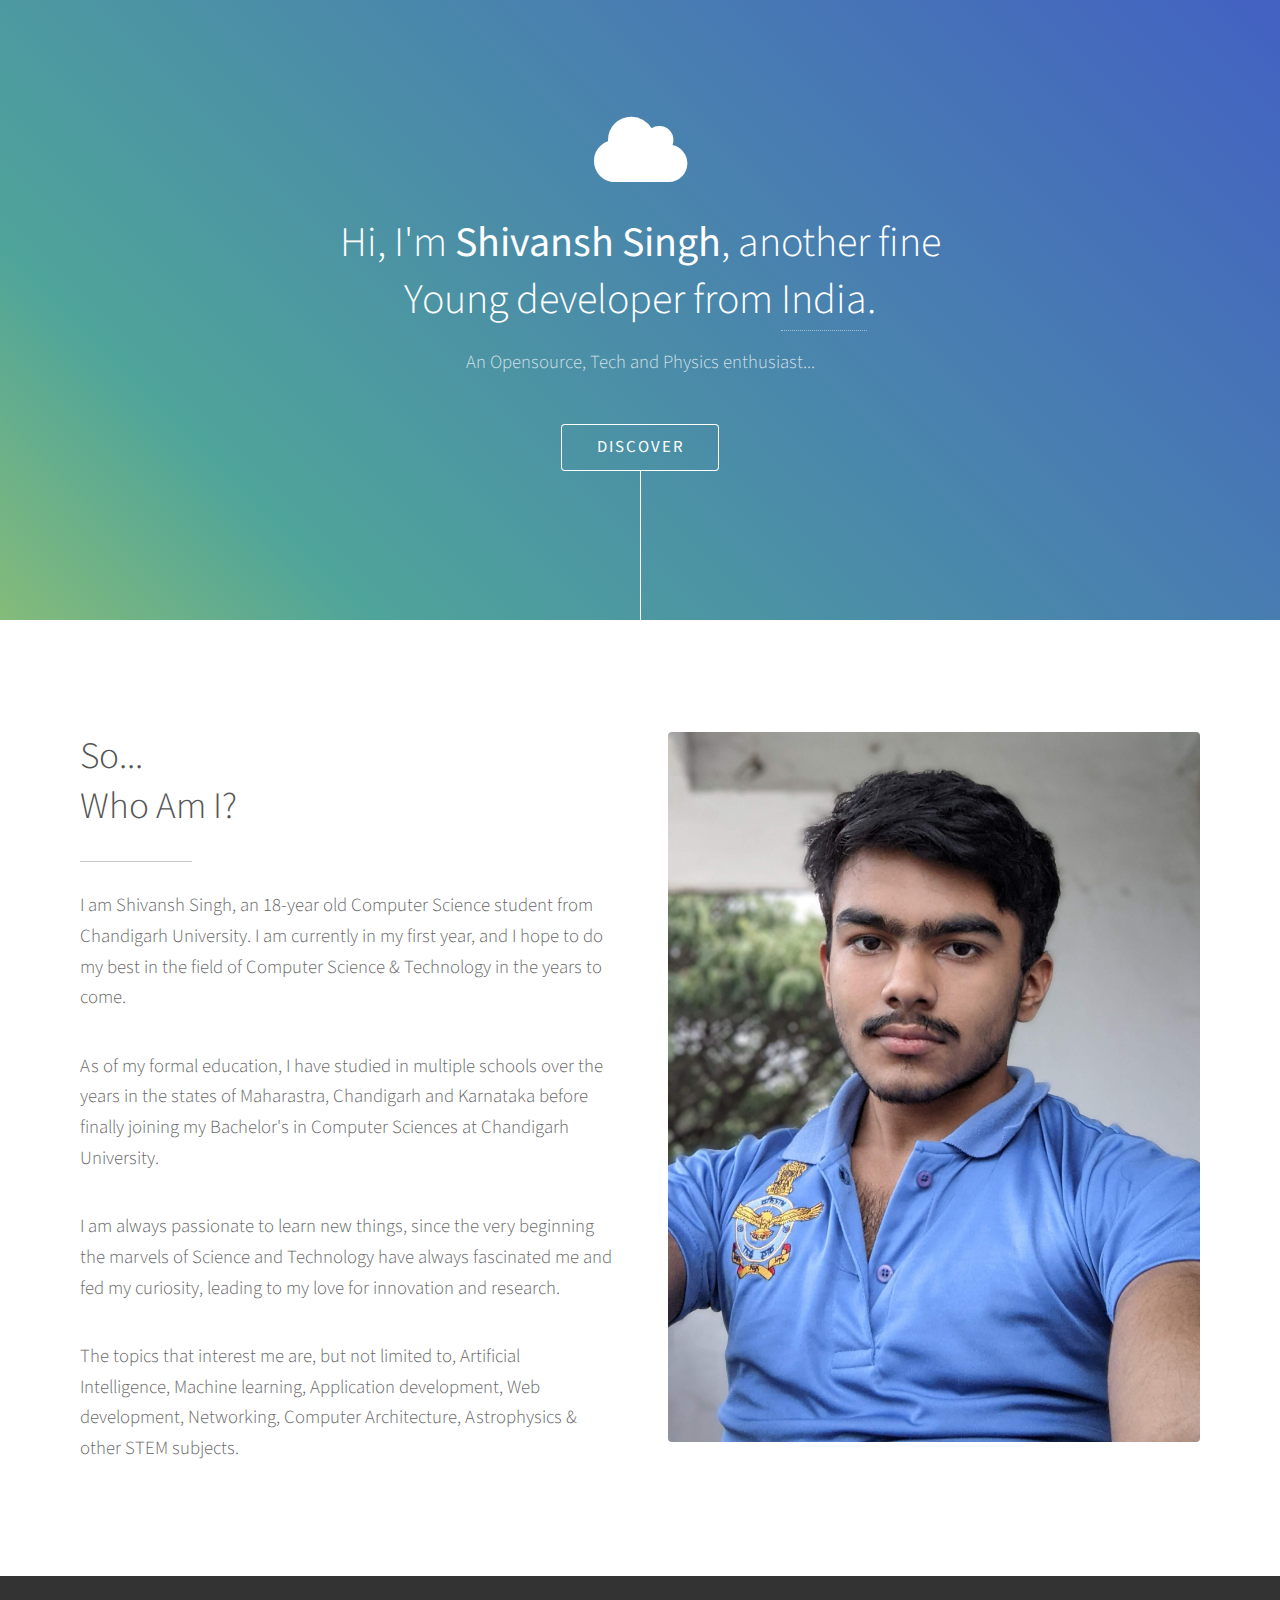
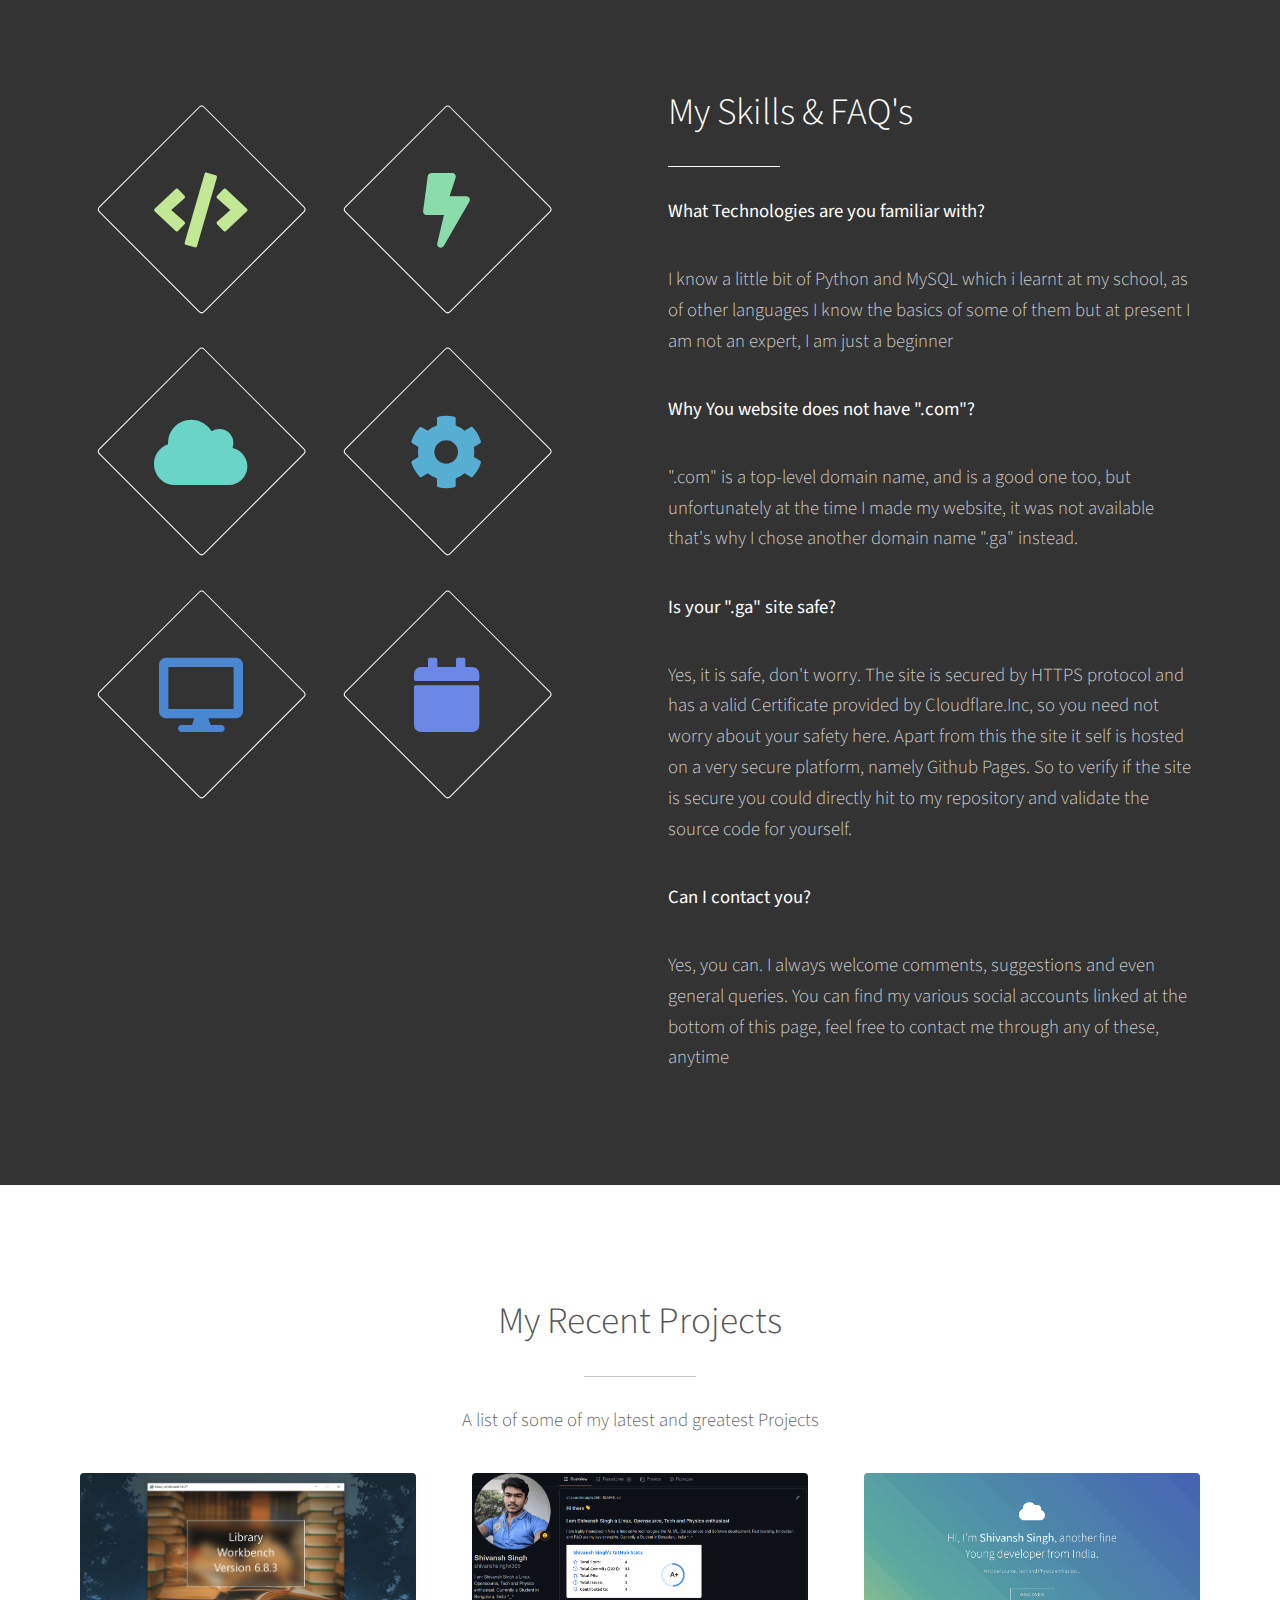
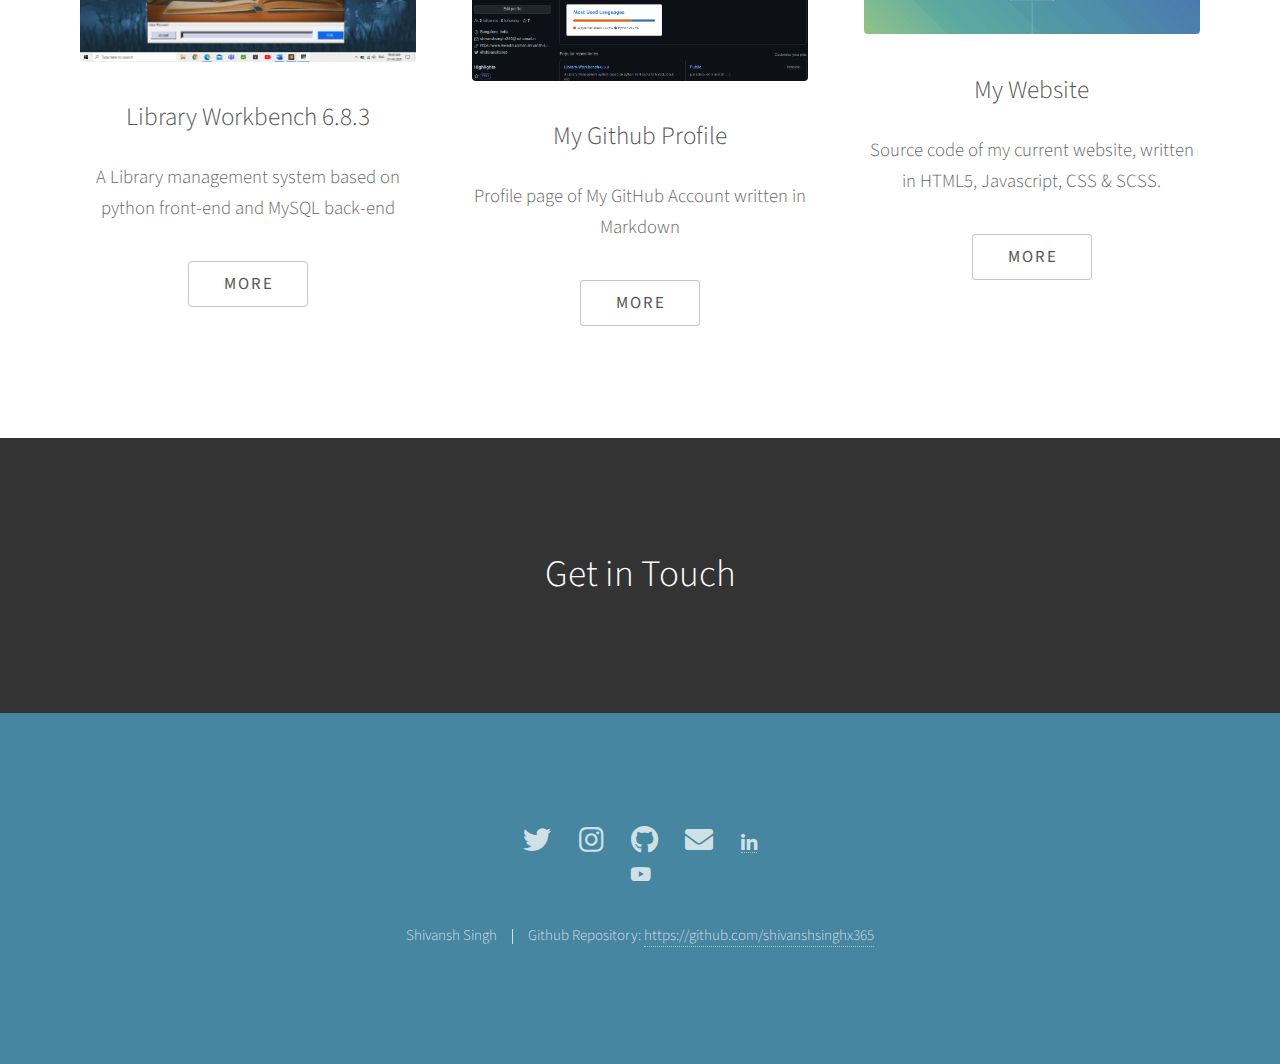
==== index.html @ 3c8df522 "Update index.html" ====
<!DOCTYPE HTML>
<!--
	Photon by HTML5 UP
	html5up.net | @ajlkn
	Free for personal and commercial use under the CCA 3.0 license (html5up.net/license)
-->
<html>
	<head>
		<script async src="https://pagead2.googlesyndication.com/pagead/js/adsbygoogle.js?client=ca-pub-2168265772616161"
     crossorigin="anonymous"></script>
		<title>Shivansh Singh | CSE Student</title>
		<meta charset="utf-8" />
		<meta name="viewport" content="width=device-width, initial-scale=1, user-scalable=no" />
		<link rel="stylesheet" href="assets/css/main.css" />
		<noscript><link rel="stylesheet" href="assets/css/noscript.css" /></noscript>
	</head>
	<body class="is-preload">

		<!-- Header -->
			<section id="header">
				<div class="inner">
					<strong><span class="icon solid major fa-cloud"></span></strong>
					<h1>Hi, I'm <strong>Shivansh Singh</strong>, another fine<br />
					Young developer from <a href="https://www.google.com/maps?hl=en&q=india&um=1&ie=UTF-8&sa=X&ved=2ahUKEwjE_o7-0oXyAhV_8HMBHbsqDVsQ_AUoAXoECAEQAw">India</a>.</h1>
					<p>An Opensource, Tech and Physics enthusiast...<br />
					</p>
					<ul class="actions special">
						<li><a href="#one" class="button scrolly">Discover</a></li>
					</ul>
				</div>
			</section>

		<!-- One -->
			<section id="one" class="main style1">
				<div class="container">
					<div class="row gtr-150">
						<div class="col-6 col-12-medium">
							<header class="major">
								<h2>So...<br />
								Who Am I?</h2>
							</header>
							<p>I am Shivansh Singh, an 18-year old Computer Science student from Chandigarh University. I am currently in my first year, and I hope to do my best in the field of Computer Science & Technology in the years to come. </p><p>
								As of my formal education, I have studied in multiple schools over the years in the states of Maharastra, Chandigarh and Karnataka before finally joining my Bachelor's in Computer Sciences at Chandigarh University.</p> <p>
								I am always passionate to learn new things, since the very beginning the marvels of Science and Technology have always fascinated me and fed my curiosity, leading to my love for innovation and research.</p>
								</p><p>The topics that interest me are, but not limited to, Artificial Intelligence, Machine learning, Application development, Web development, Networking, Computer Architecture, Astrophysics & other STEM subjects.</p>
						</div>
						<div class="col-6 col-12-medium imp-medium">
							<span class="image fit"><img src="images/qwerty1.jpg" alt="" /></span>
						</div>
					</div>
				</div>
			</section>

		<!-- Two -->
			<section id="two" class="main style2">
				<div class="container">
					<div class="row gtr-150">
						<div class="col-6 col-12-medium">
							<ul class="major-icons">
								<li><span class="icon solid style1 major fa-code"></span></li>
								<li><span class="icon solid style2 major fa-bolt"></span></li>
								<li><span class="icon solid style3 major fa-cloud"></span></li>
								<li><span class="icon solid style4 major fa-cog"></span></li>
								<li><span class="icon solid style5 major fa-desktop"></span></li>
								<li><span class="icon solid style6 major fa-calendar"></span></li>
							</ul>
						</div>
						<div class="col-6 col-12-medium">
							<header class="major">
								<h2>My Skills & FAQ's</h2>
							</header>
							<p><b>What Technologies are you familiar with?</b></p>
							<p>I know a little bit of Python and MySQL which i learnt at my school, as of other languages I know the basics of some of them but at present I am not an expert, I am just a beginner</p>
							<p><b>Why You website does not have ".com"?</b></p>
							<p>".com" is a top-level domain name, and is a good one too, but unfortunately at the time I made my website, it was not available that's why I chose another domain name ".ga" instead.</p>
							<p><b>Is your ".ga" site safe?</b></p>
							<p>Yes, it is safe, don't worry. The site is secured by HTTPS protocol and has a valid Certificate provided by Cloudflare.Inc, so you need not worry about your safety here. Apart from this the site it self is hosted on a very secure platform, namely Github Pages. So to verify if the site is secure you could directly hit to my repository and validate the source code for yourself.</p>
							<p><b>Can I contact you?</b></p>
							<p>Yes, you can. I always welcome comments, suggestions and even general queries. You can find my various social accounts linked at the bottom of this page, feel free to contact me through any of these, anytime</p>
						</div>
					</div>
				</div>
			</section>

		<!-- Three -->
			<section id="three" class="main style1 special">
				<div class="container">
					<header class="major">
						<h2>My Recent Projects</h2>
					</header>
					<p>A list of some of my latest and greatest Projects</p>
					<div class="row gtr-150">
						<div class="col-4 col-12-medium">
							<span class="image fit"><img src="images/Signin.png" alt="" /></span>
							<h3>Library Workbench 6.8.3</h3>
							<p>A Library management system based on python front-end and MySQL back-end </p>
							<ul class="actions special">
								<li><a href="https://github.com/shivanshsinghx365/Library-Workbench-6.8.3" class="button">More</a></li>
							</ul>
						</div>
						<div class="col-4 col-12-medium">
							<span class="image fit"><img src="images/asd.png" alt="" /></span>
							<h3>My Github Profile</h3>
							<p>Profile page of My GitHub Account written in Markdown</p>
							<ul class="actions special">
								<li><a href="https://github.com/shivanshsinghx365/shivanshsinghx365" class="button">More</a></li>
							</ul>
						</div>
						<div class="col-4 col-12-medium">
							<span class="image fit"><img src="images/xyz.png" alt="" /></span>
							<h3>My Website</h3>
							<p>Source code of my current website, written in HTML5, Javascript, CSS & SCSS.</p>
							<ul class="actions special">
								<li><a href="https://github.com/shivanshsinghx365/shivanshsinghx365.github.io" class="button">More</a></li>
							</ul>
						</div>
					</div>
				</div>
			</section>

		<!-- Four -->
			<section id="four" class="main style2 special">
				<div class="container">
					<header class="minor">
					<h2>Get in Touch</h2>
					</header>
					
				</div>
			</section>
		<!-- Footer -->
			<section id="footer">
				<ul class="icons">
					<li><a href="https://twitter.com/shivanshx365" class="icon brands alt fa-twitter"><span class="label">Twitter</span></a></li>
					<li><a href="https://www.instagram.com/shivanshx365" class="icon brands alt fa-instagram"><span class="label">Instagram</span></a></li>
					<li><a href="https://github.com/shivanshsinghx365" class="icon brands alt fa-github"><span class="label">GitHub</span></a></li>
					<li><a href="mailto:shivanshsinghx365@gmail.com" class="icon solid alt fa-envelope"><span class="label">Email</span></a></li>
					<li><a href="https://www.linkedin.com/in/shivanshx365/" <i class="fab fa-linkedin-in" aria-hidden="true"></i></a></li></ul>
					<li><a href="https://www.youtube.com/channel/UCvBE6M12D3pwOcl58G1p9ug" <i class="icon brands alt fa-youtube"></i></a></li></ul>
				</ul>
				<ul class="copyright">
					<li> Shivansh Singh</li><li>Github Repository: <a href="https://github.com/shivanshsinghx365"> https://github.com/shivanshsinghx365</a></li>
				</ul>
			</section>

		<!-- Scripts -->
			<script src="assets/js/jquery.min.js"></script>
			<script src="assets/js/jquery.scrolly.min.js"></script>
			<script src="assets/js/browser.min.js"></script>
			<script src="assets/js/breakpoints.min.js"></script>
			<script src="assets/js/util.js"></script>
			<script src="assets/js/main.js"></script>

	</body>
</html>
---- assets/css/main.css ----
@import url("fontawesome-all.min.css");
@import url("https://fonts.googleapis.com/css?family=Source+Sans+Pro:300,300italic,400,400italic");

/*
	Photon by HTML5 UP
	html5up.net | @ajlkn
	Free for personal and commercial use under the CCA 3.0 license (html5up.net/license)
*/

html, body, div, span, applet, object,
iframe, h1, h2, h3, h4, h5, h6, p, blockquote,
pre, a, abbr, acronym, address, big, cite,
code, del, dfn, em, img, ins, kbd, q, s, samp,
small, strike, strong, sub, sup, tt, var, b,
u, i, center, dl, dt, dd, ol, ul, li, fieldset,
form, label, legend, table, caption, tbody,
tfoot, thead, tr, th, td, article, aside,
canvas, details, embed, figure, figcaption,
footer, header, hgroup, menu, nav, output, ruby,
section, summary, time, mark, audio, video {
	margin: 0;
	padding: 0;
	border: 0;
	font-size: 100%;
	font: inherit;
	vertical-align: baseline;}

article, aside, details, figcaption, figure,
footer, header, hgroup, menu, nav, section {
	display: block;}

body {
	line-height: 1;
}

ol, ul {
	list-style: none;
}

blockquote, q {
	quotes: none;
}

	blockquote:before, blockquote:after, q:before, q:after {
		content: '';
		content: none;
	}

table {
	border-collapse: collapse;
	border-spacing: 0;
}

body {
	-webkit-text-size-adjust: none;
}

mark {
	background-color: transparent;
	color: inherit;
}

input::-moz-focus-inner {
	border: 0;
	padding: 0;
}

input, select, textarea {
	-moz-appearance: none;
	-webkit-appearance: none;
	-ms-appearance: none;
	appearance: none;
}

/* Basic */

	html {
		box-sizing: border-box;
	}

	*, *:before, *:after {
		box-sizing: inherit;
	}

	body {
		background: #fff;
	}

		body.is-preload *, body.is-preload *:before, body.is-preload *:after {
			-moz-animation: none !important;
			-webkit-animation: none !important;
			-ms-animation: none !important;
			animation: none !important;
			-moz-transition: none !important;
			-webkit-transition: none !important;
			-ms-transition: none !important;
			transition: none !important;
		}

	body, input, select, textarea {
		color: #666;
		font-family: "Source Sans Pro", Helvetica, sans-serif;
		font-size: 16pt;
		font-weight: 300;
		line-height: 1.65em;
	}

	a {
		-moz-transition: color 0.2s ease-in-out, border-color 0.2s ease-in-out;
		-webkit-transition: color 0.2s ease-in-out, border-color 0.2s ease-in-out;
		-ms-transition: color 0.2s ease-in-out, border-color 0.2s ease-in-out;
		transition: color 0.2s ease-in-out, border-color 0.2s ease-in-out;
		border-bottom: dotted 1px #666;
		color: inherit;
		text-decoration: none;
	}

		a:hover {
			border-bottom-color: transparent !important;
			color: #6bd4c8;
		}

	strong, b {
		color: #555;
		font-weight: 400;
	}

	em, i {
		font-style: italic;
	}

	p {
		margin: 0 0 2em 0;
	}

	h1, h2, h3, h4, h5, h6 {
		color: #555;
		line-height: 1em;
		margin: 0 0 1em 0;
	}

		h1 a, h2 a, h3 a, h4 a, h5 a, h6 a {
			color: inherit;
			text-decoration: none;
		}

	h1 {
		font-size: 2.25em;
		line-height: 1.35em;
	}

	h2 {
		font-size: 2em;
		line-height: 1.35em;
	}

	h3 {
		font-size: 1.35em;
		line-height: 1.5em;
	}

	h4 {
		font-size: 1.25em;
		line-height: 1.5em;
	}

	h5 {
		font-size: 0.9em;
		line-height: 1.5em;
	}

	h6 {
		font-size: 0.7em;
		line-height: 1.5em;
	}

	sub {
		font-size: 0.8em;
		position: relative;
		top: 0.5em;
	}

	sup {
		font-size: 0.8em;
		position: relative;
		top: -0.5em;
	}

	hr {
		border: 0;
		border-bottom: solid 1px rgba(144, 144, 144, 0.5);
		margin: 2em 0;
	}

		hr.major {
			margin: 3em 0;
		}

	blockquote {
		border-left: solid 4px rgba(144, 144, 144, 0.5);
		font-style: italic;
		margin: 0 0 2em 0;
		padding: 0.5em 0 0.5em 2em;
	}

	code {
		background: rgba(144, 144, 144, 0.075);
		border-radius: 4px;
		border: solid 1px rgba(144, 144, 144, 0.5);
		font-family: "Courier New", monospace;
		font-size: 0.9em;
		margin: 0 0.25em;
		padding: 0.25em 0.65em;
	}

	pre {
		-webkit-overflow-scrolling: touch;
		font-family: "Courier New", monospace;
		font-size: 0.9em;
		margin: 0 0 2em 0;
	}

		pre code {
			display: block;
			line-height: 1.75em;
			padding: 1em 1.5em;
			overflow-x: auto;
		}

	.align-left {
		text-align: left;
	}

	.align-center {
		text-align: center;
	}

	.align-right {
		text-align: right;
	}

/* Container */

	.container {
		margin: 0 auto;
		max-width: calc(100% - 4em);
		width: 60em;
	}

		.container.xsmall {
			width: 15em;
		}

		.container.small {
			width: 30em;
		}

		.container.medium {
			width: 45em;
		}

		.container.large {
			width: 75em;
		}

		.container.xlarge {
			width: 90em;
		}

		.container.max {
			width: 100%;
		}

		@media screen and (max-width: 980px) {

			.container {
				max-width: 100% !important;
				width: 100% !important;
			}

		}

		@media screen and (max-width: 480px) {

			.container {
				max-width: calc(100% - 3em);
			}

		}

/* Row */

	.row {
		display: flex;
		flex-wrap: wrap;
		box-sizing: border-box;
		align-items: stretch;
	}

		.row > * {
			box-sizing: border-box;
		}

		.row.gtr-uniform > * > :last-child {
			margin-bottom: 0;
		}

		.row.aln-left {
			justify-content: flex-start;
		}

		.row.aln-center {
			justify-content: center;
		}

		.row.aln-right {
			justify-content: flex-end;
		}

		.row.aln-top {
			align-items: flex-start;
		}

		.row.aln-middle {
			align-items: center;
		}

		.row.aln-bottom {
			align-items: flex-end;
		}

		.row > .imp {
			order: -1;
		}

		.row > .col-1 {
			width: 8.33333%;
		}

		.row > .off-1 {
			margin-left: 8.33333%;
		}

		.row > .col-2 {
			width: 16.66667%;
		}

		.row > .off-2 {
			margin-left: 16.66667%;
		}

		.row > .col-3 {
			width: 25%;
		}

		.row > .off-3 {
			margin-left: 25%;
		}

		.row > .col-4 {
			width: 33.33333%;
		}

		.row > .off-4 {
			margin-left: 33.33333%;
		}

		.row > .col-5 {
			width: 41.66667%;
		}

		.row > .off-5 {
			margin-left: 41.66667%;
		}

		.row > .col-6 {
			width: 50%;
		}

		.row > .off-6 {
			margin-left: 50%;
		}

		.row > .col-7 {
			width: 58.33333%;
		}

		.row > .off-7 {
			margin-left: 58.33333%;
		}

		.row > .col-8 {
			width: 66.66667%;
		}

		.row > .off-8 {
			margin-left: 66.66667%;
		}

		.row > .col-9 {
			width: 75%;
		}

		.row > .off-9 {
			margin-left: 75%;
		}

		.row > .col-10 {
			width: 83.33333%;
		}

		.row > .off-10 {
			margin-left: 83.33333%;
		}

		.row > .col-11 {
			width: 91.66667%;
		}

		.row > .off-11 {
			margin-left: 91.66667%;
		}

		.row > .col-12 {
			width: 100%;
		}

		.row > .off-12 {
			margin-left: 100%;
		}

		.row.gtr-0 {
			margin-top: 0;
			margin-left: 0em;
		}

			.row.gtr-0 > * {
				padding: 0 0 0 0em;
			}

			.row.gtr-0.gtr-uniform {
				margin-top: 0em;
			}

				.row.gtr-0.gtr-uniform > * {
					padding-top: 0em;
				}

		.row.gtr-25 {
			margin-top: 0;
			margin-left: -0.5em;
		}

			.row.gtr-25 > * {
				padding: 0 0 0 0.5em;
			}

			.row.gtr-25.gtr-uniform {
				margin-top: -0.5em;
			}

				.row.gtr-25.gtr-uniform > * {
					padding-top: 0.5em;
				}

		.row.gtr-50 {
			margin-top: 0;
			margin-left: -1em;
		}

			.row.gtr-50 > * {
				padding: 0 0 0 1em;
			}

			.row.gtr-50.gtr-uniform {
				margin-top: -1em;
			}

				.row.gtr-50.gtr-uniform > * {
					padding-top: 1em;
				}

		.row {
			margin-top: 0;
			margin-left: -2em;
		}

			.row > * {
				padding: 0 0 0 2em;
			}

			.row.gtr-uniform {
				margin-top: -2em;
			}

				.row.gtr-uniform > * {
					padding-top: 2em;
				}

		.row.gtr-150 {
			margin-top: 0;
			margin-left: -3em;
		}

			.row.gtr-150 > * {
				padding: 0 0 0 3em;
			}

			.row.gtr-150.gtr-uniform {
				margin-top: -3em;
			}

				.row.gtr-150.gtr-uniform > * {
					padding-top: 3em;
				}

		.row.gtr-200 {
			margin-top: 0;
			margin-left: -4em;
		}

			.row.gtr-200 > * {
				padding: 0 0 0 4em;
			}

			.row.gtr-200.gtr-uniform {
				margin-top: -4em;
			}

				.row.gtr-200.gtr-uniform > * {
					padding-top: 4em;
				}

		@media screen and (max-width: 1680px) {

			.row {
				display: flex;
				flex-wrap: wrap;
				box-sizing: border-box;
				align-items: stretch;
			}

				.row > * {
					box-sizing: border-box;
				}

				.row.gtr-uniform > * > :last-child {
					margin-bottom: 0;
				}

				.row.aln-left {
					justify-content: flex-start;
				}

				.row.aln-center {
					justify-content: center;
				}

				.row.aln-right {
					justify-content: flex-end;
				}

				.row.aln-top {
					align-items: flex-start;
				}

				.row.aln-middle {
					align-items: center;
				}

				.row.aln-bottom {
					align-items: flex-end;
				}

				.row > .imp-xlarge {
					order: -1;
				}

				.row > .col-1-xlarge {
					width: 8.33333%;
				}

				.row > .off-1-xlarge {
					margin-left: 8.33333%;
				}

				.row > .col-2-xlarge {
					width: 16.66667%;
				}

				.row > .off-2-xlarge {
					margin-left: 16.66667%;
				}

				.row > .col-3-xlarge {
					width: 25%;
				}

				.row > .off-3-xlarge {
					margin-left: 25%;
				}

				.row > .col-4-xlarge {
					width: 33.33333%;
				}

				.row > .off-4-xlarge {
					margin-left: 33.33333%;
				}

				.row > .col-5-xlarge {
					width: 41.66667%;
				}

				.row > .off-5-xlarge {
					margin-left: 41.66667%;
				}

				.row > .col-6-xlarge {
					width: 50%;
				}

				.row > .off-6-xlarge {
					margin-left: 50%;
				}

				.row > .col-7-xlarge {
					width: 58.33333%;
				}

				.row > .off-7-xlarge {
					margin-left: 58.33333%;
				}

				.row > .col-8-xlarge {
					width: 66.66667%;
				}

				.row > .off-8-xlarge {
					margin-left: 66.66667%;
				}

				.row > .col-9-xlarge {
					width: 75%;
				}

				.row > .off-9-xlarge {
					margin-left: 75%;
				}

				.row > .col-10-xlarge {
					width: 83.33333%;
				}

				.row > .off-10-xlarge {
					margin-left: 83.33333%;
				}

				.row > .col-11-xlarge {
					width: 91.66667%;
				}

				.row > .off-11-xlarge {
					margin-left: 91.66667%;
				}

				.row > .col-12-xlarge {
					width: 100%;
				}

				.row > .off-12-xlarge {
					margin-left: 100%;
				}

				.row.gtr-0 {
					margin-top: 0;
					margin-left: 0em;
				}

					.row.gtr-0 > * {
						padding: 0 0 0 0em;
					}

					.row.gtr-0.gtr-uniform {
						margin-top: 0em;
					}

						.row.gtr-0.gtr-uniform > * {
							padding-top: 0em;
						}

				.row.gtr-25 {
					margin-top: 0;
					margin-left: -0.5em;
				}

					.row.gtr-25 > * {
						padding: 0 0 0 0.5em;
					}

					.row.gtr-25.gtr-uniform {
						margin-top: -0.5em;
					}

						.row.gtr-25.gtr-uniform > * {
							padding-top: 0.5em;
						}

				.row.gtr-50 {
					margin-top: 0;
					margin-left: -1em;
				}

					.row.gtr-50 > * {
						padding: 0 0 0 1em;
					}

					.row.gtr-50.gtr-uniform {
						margin-top: -1em;
					}

						.row.gtr-50.gtr-uniform > * {
							padding-top: 1em;
						}

				.row {
					margin-top: 0;
					margin-left: -2em;
				}

					.row > * {
						padding: 0 0 0 2em;
					}

					.row.gtr-uniform {
						margin-top: -2em;
					}

						.row.gtr-uniform > * {
							padding-top: 2em;
						}

				.row.gtr-150 {
					margin-top: 0;
					margin-left: -3em;
				}

					.row.gtr-150 > * {
						padding: 0 0 0 3em;
					}

					.row.gtr-150.gtr-uniform {
						margin-top: -3em;
					}

						.row.gtr-150.gtr-uniform > * {
							padding-top: 3em;
						}

				.row.gtr-200 {
					margin-top: 0;
					margin-left: -4em;
				}

					.row.gtr-200 > * {
						padding: 0 0 0 4em;
					}

					.row.gtr-200.gtr-uniform {
						margin-top: -4em;
					}

						.row.gtr-200.gtr-uniform > * {
							padding-top: 4em;
						}

		}

		@media screen and (max-width: 1140px) {

			.row {
				display: flex;
				flex-wrap: wrap;
				box-sizing: border-box;
				align-items: stretch;
			}

				.row > * {
					box-sizing: border-box;
				}

				.row.gtr-uniform > * > :last-child {
					margin-bottom: 0;
				}

				.row.aln-left {
					justify-content: flex-start;
				}

				.row.aln-center {
					justify-content: center;
				}

				.row.aln-right {
					justify-content: flex-end;
				}

				.row.aln-top {
					align-items: flex-start;
				}

				.row.aln-middle {
					align-items: center;
				}

				.row.aln-bottom {
					align-items: flex-end;
				}

				.row > .imp-large {
					order: -1;
				}

				.row > .col-1-large {
					width: 8.33333%;
				}

				.row > .off-1-large {
					margin-left: 8.33333%;
				}

				.row > .col-2-large {
					width: 16.66667%;
				}

				.row > .off-2-large {
					margin-left: 16.66667%;
				}

				.row > .col-3-large {
					width: 25%;
				}

				.row > .off-3-large {
					margin-left: 25%;
				}

				.row > .col-4-large {
					width: 33.33333%;
				}

				.row > .off-4-large {
					margin-left: 33.33333%;
				}

				.row > .col-5-large {
					width: 41.66667%;
				}

				.row > .off-5-large {
					margin-left: 41.66667%;
				}

				.row > .col-6-large {
					width: 50%;
				}

				.row > .off-6-large {
					margin-left: 50%;
				}

				.row > .col-7-large {
					width: 58.33333%;
				}

				.row > .off-7-large {
					margin-left: 58.33333%;
				}

				.row > .col-8-large {
					width: 66.66667%;
				}

				.row > .off-8-large {
					margin-left: 66.66667%;
				}

				.row > .col-9-large {
					width: 75%;
				}

				.row > .off-9-large {
					margin-left: 75%;
				}

				.row > .col-10-large {
					width: 83.33333%;
				}

				.row > .off-10-large {
					margin-left: 83.33333%;
				}

				.row > .col-11-large {
					width: 91.66667%;
				}

				.row > .off-11-large {
					margin-left: 91.66667%;
				}

				.row > .col-12-large {
					width: 100%;
				}

				.row > .off-12-large {
					margin-left: 100%;
				}

				.row.gtr-0 {
					margin-top: 0;
					margin-left: 0em;
				}

					.row.gtr-0 > * {
						padding: 0 0 0 0em;
					}

					.row.gtr-0.gtr-uniform {
						margin-top: 0em;
					}

						.row.gtr-0.gtr-uniform > * {
							padding-top: 0em;
						}

				.row.gtr-25 {
					margin-top: 0;
					margin-left: -0.5em;
				}

					.row.gtr-25 > * {
						padding: 0 0 0 0.5em;
					}

					.row.gtr-25.gtr-uniform {
						margin-top: -0.5em;
					}

						.row.gtr-25.gtr-uniform > * {
							padding-top: 0.5em;
						}

				.row.gtr-50 {
					margin-top: 0;
					margin-left: -1em;
				}

					.row.gtr-50 > * {
						padding: 0 0 0 1em;
					}

					.row.gtr-50.gtr-uniform {
						margin-top: -1em;
					}

						.row.gtr-50.gtr-uniform > * {
							padding-top: 1em;
						}

				.row {
					margin-top: 0;
					margin-left: -2em;
				}

					.row > * {
						padding: 0 0 0 2em;
					}

					.row.gtr-uniform {
						margin-top: -2em;
					}

						.row.gtr-uniform > * {
							padding-top: 2em;
						}

				.row.gtr-150 {
					margin-top: 0;
					margin-left: -3em;
				}

					.row.gtr-150 > * {
						padding: 0 0 0 3em;
					}

					.row.gtr-150.gtr-uniform {
						margin-top: -3em;
					}

						.row.gtr-150.gtr-uniform > * {
							padding-top: 3em;
						}

				.row.gtr-200 {
					margin-top: 0;
					margin-left: -4em;
				}

					.row.gtr-200 > * {
						padding: 0 0 0 4em;
					}

					.row.gtr-200.gtr-uniform {
						margin-top: -4em;
					}

						.row.gtr-200.gtr-uniform > * {
							padding-top: 4em;
						}

		}

		@media screen and (max-width: 980px) {

			.row {
				display: flex;
				flex-wrap: wrap;
				box-sizing: border-box;
				align-items: stretch;
			}

				.row > * {
					box-sizing: border-box;
				}

				.row.gtr-uniform > * > :last-child {
					margin-bottom: 0;
				}

				.row.aln-left {
					justify-content: flex-start;
				}

				.row.aln-center {
					justify-content: center;
				}

				.row.aln-right {
					justify-content: flex-end;
				}

				.row.aln-top {
					align-items: flex-start;
				}

				.row.aln-middle {
					align-items: center;
				}

				.row.aln-bottom {
					align-items: flex-end;
				}

				.row > .imp-medium {
					order: -1;
				}

				.row > .col-1-medium {
					width: 8.33333%;
				}

				.row > .off-1-medium {
					margin-left: 8.33333%;
				}

				.row > .col-2-medium {
					width: 16.66667%;
				}

				.row > .off-2-medium {
					margin-left: 16.66667%;
				}

				.row > .col-3-medium {
					width: 25%;
				}

				.row > .off-3-medium {
					margin-left: 25%;
				}

				.row > .col-4-medium {
					width: 33.33333%;
				}

				.row > .off-4-medium {
					margin-left: 33.33333%;
				}

				.row > .col-5-medium {
					width: 41.66667%;
				}

				.row > .off-5-medium {
					margin-left: 41.66667%;
				}

				.row > .col-6-medium {
					width: 50%;
				}

				.row > .off-6-medium {
					margin-left: 50%;
				}

				.row > .col-7-medium {
					width: 58.33333%;
				}

				.row > .off-7-medium {
					margin-left: 58.33333%;
				}

				.row > .col-8-medium {
					width: 66.66667%;
				}

				.row > .off-8-medium {
					margin-left: 66.66667%;
				}

				.row > .col-9-medium {
					width: 75%;
				}

				.row > .off-9-medium {
					margin-left: 75%;
				}

				.row > .col-10-medium {
					width: 83.33333%;
				}

				.row > .off-10-medium {
					margin-left: 83.33333%;
				}

				.row > .col-11-medium {
					width: 91.66667%;
				}

				.row > .off-11-medium {
					margin-left: 91.66667%;
				}

				.row > .col-12-medium {
					width: 100%;
				}

				.row > .off-12-medium {
					margin-left: 100%;
				}

				.row.gtr-0 {
					margin-top: 0;
					margin-left: 0em;
				}

					.row.gtr-0 > * {
						padding: 0 0 0 0em;
					}

					.row.gtr-0.gtr-uniform {
						margin-top: 0em;
					}

						.row.gtr-0.gtr-uniform > * {
							padding-top: 0em;
						}

				.row.gtr-25 {
					margin-top: 0;
					margin-left: -0.5em;
				}

					.row.gtr-25 > * {
						padding: 0 0 0 0.5em;
					}

					.row.gtr-25.gtr-uniform {
						margin-top: -0.5em;
					}

						.row.gtr-25.gtr-uniform > * {
							padding-top: 0.5em;
						}

				.row.gtr-50 {
					margin-top: 0;
					margin-left: -1em;
				}

					.row.gtr-50 > * {
						padding: 0 0 0 1em;
					}

					.row.gtr-50.gtr-uniform {
						margin-top: -1em;
					}

						.row.gtr-50.gtr-uniform > * {
							padding-top: 1em;
						}

				.row {
					margin-top: 0;
					margin-left: -2em;
				}

					.row > * {
						padding: 0 0 0 2em;
					}

					.row.gtr-uniform {
						margin-top: -2em;
					}

						.row.gtr-uniform > * {
							padding-top: 2em;
						}

				.row.gtr-150 {
					margin-top: 0;
					margin-left: -3em;
				}

					.row.gtr-150 > * {
						padding: 0 0 0 3em;
					}

					.row.gtr-150.gtr-uniform {
						margin-top: -3em;
					}

						.row.gtr-150.gtr-uniform > * {
							padding-top: 3em;
						}

				.row.gtr-200 {
					margin-top: 0;
					margin-left: -4em;
				}

					.row.gtr-200 > * {
						padding: 0 0 0 4em;
					}

					.row.gtr-200.gtr-uniform {
						margin-top: -4em;
					}

						.row.gtr-200.gtr-uniform > * {
							padding-top: 4em;
						}

		}

		@media screen and (max-width: 736px) {

			.row {
				display: flex;
				flex-wrap: wrap;
				box-sizing: border-box;
				align-items: stretch;
			}

				.row > * {
					box-sizing: border-box;
				}

				.row.gtr-uniform > * > :last-child {
					margin-bottom: 0;
				}

				.row.aln-left {
					justify-content: flex-start;
				}

				.row.aln-center {
					justify-content: center;
				}

				.row.aln-right {
					justify-content: flex-end;
				}

				.row.aln-top {
					align-items: flex-start;
				}

				.row.aln-middle {
					align-items: center;
				}

				.row.aln-bottom {
					align-items: flex-end;
				}

				.row > .imp-small {
					order: -1;
				}

				.row > .col-1-small {
					width: 8.33333%;
				}

				.row > .off-1-small {
					margin-left: 8.33333%;
				}

				.row > .col-2-small {
					width: 16.66667%;
				}

				.row > .off-2-small {
					margin-left: 16.66667%;
				}

				.row > .col-3-small {
					width: 25%;
				}

				.row > .off-3-small {
					margin-left: 25%;
				}

				.row > .col-4-small {
					width: 33.33333%;
				}

				.row > .off-4-small {
					margin-left: 33.33333%;
				}

				.row > .col-5-small {
					width: 41.66667%;
				}

				.row > .off-5-small {
					margin-left: 41.66667%;
				}

				.row > .col-6-small {
					width: 50%;
				}

				.row > .off-6-small {
					margin-left: 50%;
				}

				.row > .col-7-small {
					width: 58.33333%;
				}

				.row > .off-7-small {
					margin-left: 58.33333%;
				}

				.row > .col-8-small {
					width: 66.66667%;
				}

				.row > .off-8-small {
					margin-left: 66.66667%;
				}

				.row > .col-9-small {
					width: 75%;
				}

				.row > .off-9-small {
					margin-left: 75%;
				}

				.row > .col-10-small {
					width: 83.33333%;
				}

				.row > .off-10-small {
					margin-left: 83.33333%;
				}

				.row > .col-11-small {
					width: 91.66667%;
				}

				.row > .off-11-small {
					margin-left: 91.66667%;
				}

				.row > .col-12-small {
					width: 100%;
				}

				.row > .off-12-small {
					margin-left: 100%;
				}

				.row.gtr-0 {
					margin-top: 0;
					margin-left: 0em;
				}

					.row.gtr-0 > * {
						padding: 0 0 0 0em;
					}

					.row.gtr-0.gtr-uniform {
						margin-top: 0em;
					}

						.row.gtr-0.gtr-uniform > * {
							padding-top: 0em;
						}

				.row.gtr-25 {
					margin-top: 0;
					margin-left: -0.5em;
				}

					.row.gtr-25 > * {
						padding: 0 0 0 0.5em;
					}

					.row.gtr-25.gtr-uniform {
						margin-top: -0.5em;
					}

						.row.gtr-25.gtr-uniform > * {
							padding-top: 0.5em;
						}

				.row.gtr-50 {
					margin-top: 0;
					margin-left: -1em;
				}

					.row.gtr-50 > * {
						padding: 0 0 0 1em;
					}

					.row.gtr-50.gtr-uniform {
						margin-top: -1em;
					}

						.row.gtr-50.gtr-uniform > * {
							padding-top: 1em;
						}

				.row {
					margin-top: 0;
					margin-left: -2em;
				}

					.row > * {
						padding: 0 0 0 2em;
					}

					.row.gtr-uniform {
						margin-top: -2em;
					}

						.row.gtr-uniform > * {
							padding-top: 2em;
						}

				.row.gtr-150 {
					margin-top: 0;
					margin-left: -3em;
				}

					.row.gtr-150 > * {
						padding: 0 0 0 3em;
					}

					.row.gtr-150.gtr-uniform {
						margin-top: -3em;
					}

						.row.gtr-150.gtr-uniform > * {
							padding-top: 3em;
						}

				.row.gtr-200 {
					margin-top: 0;
					margin-left: -4em;
				}

					.row.gtr-200 > * {
						padding: 0 0 0 4em;
					}

					.row.gtr-200.gtr-uniform {
						margin-top: -4em;
					}

						.row.gtr-200.gtr-uniform > * {
							padding-top: 4em;
						}

		}

		@media screen and (max-width: 480px) {

			.row {
				display: flex;
				flex-wrap: wrap;
				box-sizing: border-box;
				align-items: stretch;
			}

				.row > * {
					box-sizing: border-box;
				}

				.row.gtr-uniform > * > :last-child {
					margin-bottom: 0;
				}

				.row.aln-left {
					justify-content: flex-start;
				}

				.row.aln-center {
					justify-content: center;
				}

				.row.aln-right {
					justify-content: flex-end;
				}

				.row.aln-top {
					align-items: flex-start;
				}

				.row.aln-middle {
					align-items: center;
				}

				.row.aln-bottom {
					align-items: flex-end;
				}

				.row > .imp-xsmall {
					order: -1;
				}

				.row > .col-1-xsmall {
					width: 8.33333%;
				}

				.row > .off-1-xsmall {
					margin-left: 8.33333%;
				}

				.row > .col-2-xsmall {
					width: 16.66667%;
				}

				.row > .off-2-xsmall {
					margin-left: 16.66667%;
				}

				.row > .col-3-xsmall {
					width: 25%;
				}

				.row > .off-3-xsmall {
					margin-left: 25%;
				}

				.row > .col-4-xsmall {
					width: 33.33333%;
				}

				.row > .off-4-xsmall {
					margin-left: 33.33333%;
				}

				.row > .col-5-xsmall {
					width: 41.66667%;
				}

				.row > .off-5-xsmall {
					margin-left: 41.66667%;
				}

				.row > .col-6-xsmall {
					width: 50%;
				}

				.row > .off-6-xsmall {
					margin-left: 50%;
				}

				.row > .col-7-xsmall {
					width: 58.33333%;
				}

				.row > .off-7-xsmall {
					margin-left: 58.33333%;
				}

				.row > .col-8-xsmall {
					width: 66.66667%;
				}

				.row > .off-8-xsmall {
					margin-left: 66.66667%;
				}

				.row > .col-9-xsmall {
					width: 75%;
				}

				.row > .off-9-xsmall {
					margin-left: 75%;
				}

				.row > .col-10-xsmall {
					width: 83.33333%;
				}

				.row > .off-10-xsmall {
					margin-left: 83.33333%;
				}

				.row > .col-11-xsmall {
					width: 91.66667%;
				}

				.row > .off-11-xsmall {
					margin-left: 91.66667%;
				}

				.row > .col-12-xsmall {
					width: 100%;
				}

				.row > .off-12-xsmall {
					margin-left: 100%;
				}

				.row.gtr-0 {
					margin-top: 0;
					margin-left: 0em;
				}

					.row.gtr-0 > * {
						padding: 0 0 0 0em;
					}

					.row.gtr-0.gtr-uniform {
						margin-top: 0em;
					}

						.row.gtr-0.gtr-uniform > * {
							padding-top: 0em;
						}

				.row.gtr-25 {
					margin-top: 0;
					margin-left: -0.5em;
				}

					.row.gtr-25 > * {
						padding: 0 0 0 0.5em;
					}

					.row.gtr-25.gtr-uniform {
						margin-top: -0.5em;
					}

						.row.gtr-25.gtr-uniform > * {
							padding-top: 0.5em;
						}

				.row.gtr-50 {
					margin-top: 0;
					margin-left: -1em;
				}

					.row.gtr-50 > * {
						padding: 0 0 0 1em;
					}

					.row.gtr-50.gtr-uniform {
						margin-top: -1em;
					}

						.row.gtr-50.gtr-uniform > * {
							padding-top: 1em;
						}

				.row {
					margin-top: 0;
					margin-left: -2em;
				}

					.row > * {
						padding: 0 0 0 2em;
					}

					.row.gtr-uniform {
						margin-top: -2em;
					}

						.row.gtr-uniform > * {
							padding-top: 2em;
						}

				.row.gtr-150 {
					margin-top: 0;
					margin-left: -3em;
				}

					.row.gtr-150 > * {
						padding: 0 0 0 3em;
					}

					.row.gtr-150.gtr-uniform {
						margin-top: -3em;
					}

						.row.gtr-150.gtr-uniform > * {
							padding-top: 3em;
						}

				.row.gtr-200 {
					margin-top: 0;
					margin-left: -4em;
				}

					.row.gtr-200 > * {
						padding: 0 0 0 4em;
					}

					.row.gtr-200.gtr-uniform {
						margin-top: -4em;
					}

						.row.gtr-200.gtr-uniform > * {
							padding-top: 4em;
						}

		}

		@media screen and (max-width: 320px) {

			.row {
				display: flex;
				flex-wrap: wrap;
				box-sizing: border-box;
				align-items: stretch;
			}

				.row > * {
					box-sizing: border-box;
				}

				.row.gtr-uniform > * > :last-child {
					margin-bottom: 0;
				}

				.row.aln-left {
					justify-content: flex-start;
				}

				.row.aln-center {
					justify-content: center;
				}

				.row.aln-right {
					justify-content: flex-end;
				}

				.row.aln-top {
					align-items: flex-start;
				}

				.row.aln-middle {
					align-items: center;
				}

				.row.aln-bottom {
					align-items: flex-end;
				}

				.row > .imp-xxsmall {
					order: -1;
				}

				.row > .col-1-xxsmall {
					width: 8.33333%;
				}

				.row > .off-1-xxsmall {
					margin-left: 8.33333%;
				}

				.row > .col-2-xxsmall {
					width: 16.66667%;
				}

				.row > .off-2-xxsmall {
					margin-left: 16.66667%;
				}

				.row > .col-3-xxsmall {
					width: 25%;
				}

				.row > .off-3-xxsmall {
					margin-left: 25%;
				}

				.row > .col-4-xxsmall {
					width: 33.33333%;
				}

				.row > .off-4-xxsmall {
					margin-left: 33.33333%;
				}

				.row > .col-5-xxsmall {
					width: 41.66667%;
				}

				.row > .off-5-xxsmall {
					margin-left: 41.66667%;
				}

				.row > .col-6-xxsmall {
					width: 50%;
				}

				.row > .off-6-xxsmall {
					margin-left: 50%;
				}

				.row > .col-7-xxsmall {
					width: 58.33333%;
				}

				.row > .off-7-xxsmall {
					margin-left: 58.33333%;
				}

				.row > .col-8-xxsmall {
					width: 66.66667%;
				}

				.row > .off-8-xxsmall {
					margin-left: 66.66667%;
				}

				.row > .col-9-xxsmall {
					width: 75%;
				}

				.row > .off-9-xxsmall {
					margin-left: 75%;
				}

				.row > .col-10-xxsmall {
					width: 83.33333%;
				}

				.row > .off-10-xxsmall {
					margin-left: 83.33333%;
				}

				.row > .col-11-xxsmall {
					width: 91.66667%;
				}

				.row > .off-11-xxsmall {
					margin-left: 91.66667%;
				}

				.row > .col-12-xxsmall {
					width: 100%;
				}

				.row > .off-12-xxsmall {
					margin-left: 100%;
				}

				.row.gtr-0 {
					margin-top: 0;
					margin-left: 0em;
				}

					.row.gtr-0 > * {
						padding: 0 0 0 0em;
					}

					.row.gtr-0.gtr-uniform {
						margin-top: 0em;
					}

						.row.gtr-0.gtr-uniform > * {
							padding-top: 0em;
						}

				.row.gtr-25 {
					margin-top: 0;
					margin-left: -0.5em;
				}

					.row.gtr-25 > * {
						padding: 0 0 0 0.5em;
					}

					.row.gtr-25.gtr-uniform {
						margin-top: -0.5em;
					}

						.row.gtr-25.gtr-uniform > * {
							padding-top: 0.5em;
						}

				.row.gtr-50 {
					margin-top: 0;
					margin-left: -1em;
				}

					.row.gtr-50 > * {
						padding: 0 0 0 1em;
					}

					.row.gtr-50.gtr-uniform {
						margin-top: -1em;
					}

						.row.gtr-50.gtr-uniform > * {
							padding-top: 1em;
						}

				.row {
					margin-top: 0;
					margin-left: -2em;
				}

					.row > * {
						padding: 0 0 0 2em;
					}

					.row.gtr-uniform {
						margin-top: -2em;
					}

						.row.gtr-uniform > * {
							padding-top: 2em;
						}

				.row.gtr-150 {
					margin-top: 0;
					margin-left: -3em;
				}

					.row.gtr-150 > * {
						padding: 0 0 0 3em;
					}

					.row.gtr-150.gtr-uniform {
						margin-top: -3em;
					}

						.row.gtr-150.gtr-uniform > * {
							padding-top: 3em;
						}

				.row.gtr-200 {
					margin-top: 0;
					margin-left: -4em;
				}

					.row.gtr-200 > * {
						padding: 0 0 0 4em;
					}

					.row.gtr-200.gtr-uniform {
						margin-top: -4em;
					}

						.row.gtr-200.gtr-uniform > * {
							padding-top: 4em;
						}

		}

/* Section/Article */

	section.special, article.special {
		text-align: center;
	}

	header p {
		color: #999;
		margin: 0 0 1.5em 0;
		position: relative;
	}

	header h2 + p {
		font-size: 1.25em;
		line-height: 1.5em;
		margin-top: -1em;
	}

	header h3 + p {
		font-size: 1.1em;
		line-height: 1.5em;
		margin-top: -0.8em;
	}

	header h4 + p,
	header h5 + p,
	header h6 + p {
		font-size: 0.9em;
		line-height: 1.5em;
		margin-top: -0.6em;
	}

	header.major {
		margin: 0 0 1em 0;
	}

		header.major:after {
			background: rgba(144, 144, 144, 0.5);
			content: '';
			display: inline-block;
			height: 1px;
			margin-top: 1.5em;
			width: 6em;
		}

		header.major h2, header.major h3, header.major h4, header.major h5, header.major h6 {
			margin: 0;
		}

		header.major p {
			margin: 0.7em 0 0 0;
		}

	header.special {
		text-align: center;
	}

/* Form */

	form {
		margin: 0 0 2em 0;
	}

	label {
		color: #555;
		display: block;
		font-size: 0.9em;
		font-weight: 400;
		margin: 0 0 1em 0;
	}

	input[type="text"],
	input[type="password"],
	input[type="email"],
	select,
	textarea {
		-moz-appearance: none;
		-webkit-appearance: none;
		-ms-appearance: none;
		appearance: none;
		background: rgba(144, 144, 144, 0.075);
		border-radius: 4px;
		border: none;
		border: solid 1px rgba(144, 144, 144, 0.5);
		color: inherit;
		display: block;
		outline: 0;
		padding: 0 1em;
		text-decoration: none;
		width: 100%;
	}

		input[type="text"]:invalid,
		input[type="password"]:invalid,
		input[type="email"]:invalid,
		select:invalid,
		textarea:invalid {
			box-shadow: none;
		}

		input[type="text"]:focus,
		input[type="password"]:focus,
		input[type="email"]:focus,
		select:focus,
		textarea:focus {
			border-color: #6bd4c8;
		}

	select {
		background-image: url("data:image/svg+xml;charset=utf8,%3Csvg xmlns='http://www.w3.org/2000/svg' width='40' height='40' preserveAspectRatio='none' viewBox='0 0 40 40'%3E%3Cpath d='M9.4,12.3l10.4,10.4l10.4-10.4c0.2-0.2,0.5-0.4,0.9-0.4c0.3,0,0.6,0.1,0.9,0.4l3.3,3.3c0.2,0.2,0.4,0.5,0.4,0.9 c0,0.4-0.1,0.6-0.4,0.9L20.7,31.9c-0.2,0.2-0.5,0.4-0.9,0.4c-0.3,0-0.6-0.1-0.9-0.4L4.3,17.3c-0.2-0.2-0.4-0.5-0.4-0.9 c0-0.4,0.1-0.6,0.4-0.9l3.3-3.3c0.2-0.2,0.5-0.4,0.9-0.4S9.1,12.1,9.4,12.3z' fill='rgba(144, 144, 144, 0.5)' /%3E%3C/svg%3E");
		background-size: 1.25rem;
		background-repeat: no-repeat;
		background-position: calc(100% - 1rem) center;
		height: 2.75em;
		padding-right: 2.75em;
		text-overflow: ellipsis;
	}

		select option {
			color: #555;
			background: #fff;
		}

		select:focus::-ms-value {
			background-color: transparent;
		}

		select::-ms-expand {
			display: none;
		}

	input[type="text"],
	input[type="password"],
	input[type="email"],
	select {
		height: 2.75em;
	}

	textarea {
		padding: 0.75em 1em;
	}

	input[type="checkbox"],
	input[type="radio"] {
		-moz-appearance: none;
		-webkit-appearance: none;
		-ms-appearance: none;
		appearance: none;
		display: block;
		float: left;
		margin-right: -2em;
		opacity: 0;
		width: 1em;
		z-index: -1;
	}

		input[type="checkbox"] + label,
		input[type="radio"] + label {
			text-decoration: none;
			color: #666;
			cursor: pointer;
			display: inline-block;
			font-size: 1em;
			font-weight: 300;
			padding-left: 2.4em;
			padding-right: 0.75em;
			position: relative;
		}

			input[type="checkbox"] + label:before,
			input[type="radio"] + label:before {
				-moz-osx-font-smoothing: grayscale;
				-webkit-font-smoothing: antialiased;
				display: inline-block;
				font-style: normal;
				font-variant: normal;
				text-rendering: auto;
				line-height: 1;
				text-transform: none !important;
				font-family: 'Font Awesome 5 Free';
				font-weight: 900;
			}

			input[type="checkbox"] + label:before,
			input[type="radio"] + label:before {
				background: rgba(144, 144, 144, 0.075);
				border-radius: 4px;
				border: solid 1px rgba(144, 144, 144, 0.5);
				content: '';
				display: inline-block;
				font-size: 0.8em;
				height: 2.0625em;
				left: 0;
				line-height: 2.0625em;
				position: absolute;
				text-align: center;
				top: 0;
				width: 2.0625em;
			}

		input[type="checkbox"]:checked + label:before,
		input[type="radio"]:checked + label:before {
			background: #666666;
			border-color: #666666;
			color: #ffffff;
			content: '\f00c';
		}

		input[type="checkbox"]:focus + label:before,
		input[type="radio"]:focus + label:before {
			border-color: #6bd4c8;
		}

	input[type="checkbox"] + label:before {
		border-radius: 4px;
	}

	input[type="radio"] + label:before {
		border-radius: 100%;
	}

	::-webkit-input-placeholder {
		color: #999 !important;
		opacity: 1.0;
	}

	:-moz-placeholder {
		color: #999 !important;
		opacity: 1.0;
	}

	::-moz-placeholder {
		color: #999 !important;
		opacity: 1.0;
	}

	:-ms-input-placeholder {
		color: #999 !important;
		opacity: 1.0;
	}

/* Box */

	.box {
		border-radius: 4px;
		border: solid 1px rgba(144, 144, 144, 0.5);
		margin-bottom: 2em;
		padding: 1.5em;
	}

		.box > :last-child,
		.box > :last-child > :last-child,
		.box > :last-child > :last-child > :last-child {
			margin-bottom: 0;
		}

		.box.alt {
			border: 0;
			border-radius: 0;
			padding: 0;
		}

/* Icon */

	.icon {
		text-decoration: none;
		border-bottom: none;
		position: relative;
	}

		.icon:before {
			-moz-osx-font-smoothing: grayscale;
			-webkit-font-smoothing: antialiased;
			display: inline-block;
			font-style: normal;
			font-variant: normal;
			text-rendering: auto;
			line-height: 1;
			text-transform: none !important;
			font-family: 'Font Awesome 5 Free';
			font-weight: 400;
		}

		.icon > .label {
			display: none;
		}

		.icon:before {
			line-height: inherit;
		}

		.icon.solid:before {
			font-weight: 900 !important;
		}

		.icon.brands:before {
			font-family: 'Font Awesome 5 Brands';
		}

		.icon.style1:before {
			color: #c3e895;
		}

		.icon.style2:before {
			color: #8addaa;
		}

		.icon.style3:before {
			color: #6bd4c8;
		}

		.icon.style4:before {
			color: #57aed3;
		}

		.icon.style5:before {
			color: #4a87d3;
		}

		.icon.style6:before {
			color: #6b88e6;
		}

		.icon.major {
			text-decoration: none;
			color: #555;
			cursor: default;
			display: inline-block;
			margin: 0 0 1.5em 0;
		}

			.icon.major:before {
				-moz-osx-font-smoothing: grayscale;
				-webkit-font-smoothing: antialiased;
				display: inline-block;
				font-style: normal;
				font-variant: normal;
				text-rendering: auto;
				line-height: 1;
				text-transform: none !important;
				font-family: 'Font Awesome 5 Free';
				font-weight: 400;
			}

			.icon.major:before {
				font-size: 4em;
				line-height: 1em;
			}

/* Image */

	.image {
		border-radius: 4px;
		border: 0;
		display: inline-block;
		position: relative;
	}

		.image img {
			border-radius: 4px;
			display: block;
		}

		.image.left {
			float: left;
			padding: 0 1.5em 1em 0;
			top: 0.25em;
		}

		.image.right {
			float: right;
			padding: 0 0 1em 1.5em;
			top: 0.25em;
		}

		.image.left, .image.right {
			max-width: 40%;
		}

			.image.left img, .image.right img {
				width: 100%;
			}

		.image.fit {
			display: block;
			margin: 0 0 2em 0;
			width: 100%;
		}

			.image.fit img {
				width: 100%;
			}

/* List */

	ol {
		list-style: decimal;
		margin: 0 0 2em 0;
		padding-left: 1.25em;
	}

		ol li {
			padding-left: 0.25em;
		}

	ul {
		list-style: disc;
		margin: 0 0 2em 0;
		padding-left: 1em;
	}

		ul li {
			padding-left: 0.5em;
		}

		ul.alt {
			list-style: none;
			padding-left: 0;
		}

			ul.alt li {
				border-top: solid 1px rgba(144, 144, 144, 0.5);
				padding: 0.5em 0;
			}

				ul.alt li:first-child {
					border-top: 0;
					padding-top: 0;
				}

	dl {
		margin: 0 0 2em 0;
	}

/* Actions */

	ul.actions {
		display: -moz-flex;
		display: -webkit-flex;
		display: -ms-flex;
		display: flex;
		cursor: default;
		list-style: none;
		margin-left: -1em;
		padding-left: 0;
	}

		ul.actions li {
			padding: 0 0 0 1em;
			vertical-align: middle;
		}

		ul.actions.special {
			-moz-justify-content: center;
			-webkit-justify-content: center;
			-ms-justify-content: center;
			justify-content: center;
			width: 100%;
			margin-left: 0;
		}

			ul.actions.special li:first-child {
				padding-left: 0;
			}

		ul.actions.stacked {
			-moz-flex-direction: column;
			-webkit-flex-direction: column;
			-ms-flex-direction: column;
			flex-direction: column;
			margin-left: 0;
		}

			ul.actions.stacked li {
				padding: 1.3em 0 0 0;
			}

				ul.actions.stacked li:first-child {
					padding-top: 0;
				}

		ul.actions.fit {
			width: calc(100% + 1em);
		}

			ul.actions.fit li {
				-moz-flex-grow: 1;
				-webkit-flex-grow: 1;
				-ms-flex-grow: 1;
				flex-grow: 1;
				-moz-flex-shrink: 1;
				-webkit-flex-shrink: 1;
				-ms-flex-shrink: 1;
				flex-shrink: 1;
				width: 100%;
			}

				ul.actions.fit li > * {
					width: 100%;
				}

			ul.actions.fit.stacked {
				width: 100%;
			}

		@media screen and (max-width: 480px) {

			ul.actions:not(.fixed) {
				-moz-flex-direction: column;
				-webkit-flex-direction: column;
				-ms-flex-direction: column;
				flex-direction: column;
				margin-left: 0;
				width: 100% !important;
			}

				ul.actions:not(.fixed) li {
					-moz-flex-grow: 1;
					-webkit-flex-grow: 1;
					-ms-flex-grow: 1;
					flex-grow: 1;
					-moz-flex-shrink: 1;
					-webkit-flex-shrink: 1;
					-ms-flex-shrink: 1;
					flex-shrink: 1;
					padding: 1em 0 0 0;
					text-align: center;
					width: 100%;
				}

					ul.actions:not(.fixed) li > * {
						width: 100%;
					}

					ul.actions:not(.fixed) li:first-child {
						padding-top: 0;
					}

					ul.actions:not(.fixed) li input[type="submit"],
					ul.actions:not(.fixed) li input[type="reset"],
					ul.actions:not(.fixed) li input[type="button"],
					ul.actions:not(.fixed) li button,
					ul.actions:not(.fixed) li .button {
						width: 100%;
					}

						ul.actions:not(.fixed) li input[type="submit"].icon:before,
						ul.actions:not(.fixed) li input[type="reset"].icon:before,
						ul.actions:not(.fixed) li input[type="button"].icon:before,
						ul.actions:not(.fixed) li button.icon:before,
						ul.actions:not(.fixed) li .button.icon:before {
							margin-left: -0.5em;
						}

		}

/* Icons */

	ul.icons {
		cursor: default;
		list-style: none;
		padding-left: 0;
	}

		ul.icons li {
			display: inline-block;
			padding: 0 1.25em 0 0;
		}

			ul.icons li:last-child {
				padding-right: 0;
			}

			ul.icons li .icon:before {
				font-size: 1.5em;
			}

/* Major Icons */

	ul.major-icons {
		list-style: none;
		padding-left: 0;
	}

		ul.major-icons li {
			display: inline-block;
			padding: 2.5em;
			text-align: center;
		}

			ul.major-icons li .icon {
				-moz-transform: rotate(45deg);
				-webkit-transform: rotate(45deg);
				-ms-transform: rotate(45deg);
				transform: rotate(45deg);
				border-radius: 4px;
				border: solid 1px rgba(144, 144, 144, 0.5);
				display: inline-block;
				height: 8em;
				line-height: 8em;
				margin: 0;
				text-align: center;
				width: 8em;
			}

				ul.major-icons li .icon:before {
					-moz-transform: rotate(-45deg);
					-webkit-transform: rotate(-45deg);
					-ms-transform: rotate(-45deg);
					transform: rotate(-45deg);
					display: inline-block;
					line-height: inherit;
				}

/* Table */

	.table-wrapper {
		-webkit-overflow-scrolling: touch;
		overflow-x: auto;
	}

	table {
		margin: 0 0 2em 0;
		width: 100%;
	}

		table tbody tr {
			border-left: 0;
			border-right: 0;
		}

			table tbody tr:nth-child(2n + 1) {
				background-color: rgba(144, 144, 144, 0.075);
			}

		table td {
			padding: 0.75em 0.75em;
		}

		table th {
			color: #555;
			font-size: 0.9em;
			font-weight: 400;
			padding: 0 0.75em 0.75em 0.75em;
			text-align: left;
		}

		table thead {
			border-bottom: solid 1px rgba(144, 144, 144, 0.5);
		}

		table tfoot {
			border-top: solid 1px rgba(144, 144, 144, 0.5);
		}

		table.alt {
			border-collapse: separate;
		}

			table.alt tbody tr td {
				border: solid 1px rgba(144, 144, 144, 0.5);
				border-left-width: 0;
				border-top-width: 0;
			}

				table.alt tbody tr td:first-child {
					border-left-width: 1px;
				}

			table.alt tbody tr:first-child td {
				border-top-width: 1px;
			}

			table.alt thead {
				border-bottom: 0;
			}

			table.alt tfoot {
				border-top: 0;
			}

/* Button */

	input[type="submit"],
	input[type="reset"],
	input[type="button"],
	button,
	.button {
		-moz-appearance: none;
		-webkit-appearance: none;
		-ms-appearance: none;
		appearance: none;
		-moz-transition: background-color 0.2s ease-in-out, color 0.2s ease-in-out;
		-webkit-transition: background-color 0.2s ease-in-out, color 0.2s ease-in-out;
		-ms-transition: background-color 0.2s ease-in-out, color 0.2s ease-in-out;
		transition: background-color 0.2s ease-in-out, color 0.2s ease-in-out;
		background-color: transparent;
		border-radius: 4px;
		border: 0;
		box-shadow: inset 0 0 0 1px rgba(144, 144, 144, 0.5);
		color: #555 !important;
		cursor: pointer;
		display: inline-block;
		font-size: 0.9em;
		font-weight: 400;
		height: 2.75em;
		letter-spacing: 0.125em;
		line-height: 2.75em;
		padding: 0 2em;
		text-align: center;
		text-decoration: none;
		text-indent: 0.125em;
		text-transform: uppercase;
		white-space: nowrap;
	}

		input[type="submit"]:hover,
		input[type="reset"]:hover,
		input[type="button"]:hover,
		button:hover,
		.button:hover {
			background-color: rgba(144, 144, 144, 0.075);
		}

		input[type="submit"]:active,
		input[type="reset"]:active,
		input[type="button"]:active,
		button:active,
		.button:active {
			background-color: rgba(144, 144, 144, 0.2);
		}

		input[type="submit"].icon:before,
		input[type="reset"].icon:before,
		input[type="button"].icon:before,
		button.icon:before,
		.button.icon:before {
			margin-right: 0.5em;
		}

		input[type="submit"].fit,
		input[type="reset"].fit,
		input[type="button"].fit,
		button.fit,
		.button.fit {
			width: 100%;
		}

		input[type="submit"].small,
		input[type="reset"].small,
		input[type="button"].small,
		button.small,
		.button.small {
			font-size: 0.7em;
		}

		input[type="submit"].large,
		input[type="reset"].large,
		input[type="button"].large,
		button.large,
		.button.large {
			font-size: 1.25em;
		}

		input[type="submit"].wide,
		input[type="reset"].wide,
		input[type="button"].wide,
		button.wide,
		.button.wide {
			min-width: 12em;
		}

		input[type="submit"].primary,
		input[type="reset"].primary,
		input[type="button"].primary,
		button.primary,
		.button.primary {
			background-color: #555;
			box-shadow: none !important;
			color: #fff !important;
		}

			input[type="submit"].primary:hover,
			input[type="reset"].primary:hover,
			input[type="button"].primary:hover,
			button.primary:hover,
			.button.primary:hover {
				background-color: #626262;
			}

			input[type="submit"].primary:active,
			input[type="reset"].primary:active,
			input[type="button"].primary:active,
			button.primary:active,
			.button.primary:active {
				background-color: #484848;
			}

		input[type="submit"].disabled, input[type="submit"]:disabled,
		input[type="reset"].disabled,
		input[type="reset"]:disabled,
		input[type="button"].disabled,
		input[type="button"]:disabled,
		button.disabled,
		button:disabled,
		.button.disabled,
		.button:disabled {
			cursor: default;
			opacity: 0.25;
		}

/* Main */

	.main {
		padding: 6em 0 4em 0 ;
	}

		.main.style1 {
			background: #fff;
		}

		.main.style2 {
			background-color: #333;
			color: rgba(255, 255, 255, 0.75);
			background-attachment: fixed,							fixed;
			background-image: url("images/qwe.jpg"), url("../../images/qwe.jpg");
			background-size: auto,							cover;
		}

			.main.style2 a {
				border-bottom-color: rgba(255, 255, 255, 0.5);
			}

				.main.style2 a:hover {
					color: #ffffff;
				}

			.main.style2 h1, .main.style2 h2, .main.style2 h3, .main.style2 h4, .main.style2 h5, .main.style2 h6, .main.style2 strong, .main.style2 b {
				color: #ffffff;
			}

			.main.style2 header p {
				color: #ffffff;
			}

			.main.style2 header.major:after {
				background: #ffffff;
			}

			.main.style2 input[type="submit"],
			.main.style2 input[type="reset"],
			.main.style2 input[type="button"],
			.main.style2 button,
			.main.style2 .button {
				box-shadow: inset 0 0 0 1px #ffffff;
				color: #ffffff !important;
			}

				.main.style2 input[type="submit"]:hover,
				.main.style2 input[type="reset"]:hover,
				.main.style2 input[type="button"]:hover,
				.main.style2 button:hover,
				.main.style2 .button:hover {
					background-color: rgba(255, 255, 255, 0.125);
				}

				.main.style2 input[type="submit"]:active,
				.main.style2 input[type="reset"]:active,
				.main.style2 input[type="button"]:active,
				.main.style2 button:active,
				.main.style2 .button:active {
					background-color: rgba(255, 255, 255, 0.25);
				}

				.main.style2 input[type="submit"].primary,
				.main.style2 input[type="reset"].primary,
				.main.style2 input[type="button"].primary,
				.main.style2 button.primary,
				.main.style2 .button.primary {
					background-color: #ffffff;
					box-shadow: inset 0 0 0 1px #ffffff !important;
					color: #333 !important;
				}

					.main.style2 input[type="submit"].primary:hover,
					.main.style2 input[type="reset"].primary:hover,
					.main.style2 input[type="button"].primary:hover,
					.main.style2 button.primary:hover,
					.main.style2 .button.primary:hover {
						background-color: rgba(255, 255, 255, 0.125) !important;
						color: #ffffff !important;
					}

					.main.style2 input[type="submit"].primary:active,
					.main.style2 input[type="reset"].primary:active,
					.main.style2 input[type="button"].primary:active,
					.main.style2 button.primary:active,
					.main.style2 .button.primary:active {
						background-color: rgba(255, 255, 255, 0.25) !important;
					}

			.main.style2 ul.major-icons li .icon {
				border-color: #ffffff;
			}

			.main.style2 .icon.major {
				color: #ffffff;
			}

/* Header */

	#header {
		padding: 9em 0 9em 0 ;
		background-color: #4686a0;
		color: rgba(255, 255, 255, 0.75);
		background-attachment: fixed,							fixed,							fixed;
		background-image: url("images/qwe.jpg"), url("images/qwe.jpg"), linear-gradient(45deg, #9dc66b 5%, #4fa49a 30%, #4361c2);
		background-position: top left,						center center,					center center;
		background-size: auto,							cover,							cover;
		overflow: hidden;
		position: relative;
		text-align: center;
	}

		#header a {
			border-bottom-color: rgba(255, 255, 255, 0.5);
		}

			#header a:hover {
				color: #ffffff;
			}

		#header h1, #header h2, #header h3, #header h4, #header h5, #header h6, #header strong, #header b {
			color: #ffffff;
		}

		#header header p {
			color: #ffffff;
		}

		#header header.major:after {
			background: #ffffff;
		}

		#header input[type="submit"],
		#header input[type="reset"],
		#header input[type="button"],
		#header button,
		#header .button {
			box-shadow: inset 0 0 0 1px #ffffff;
			color: #ffffff !important;
		}

			#header input[type="submit"]:hover,
			#header input[type="reset"]:hover,
			#header input[type="button"]:hover,
			#header button:hover,
			#header .button:hover {
				background-color: rgba(255, 255, 255, 0.125);
			}

			#header input[type="submit"]:active,
			#header input[type="reset"]:active,
			#header input[type="button"]:active,
			#header button:active,
			#header .button:active {
				background-color: rgba(255, 255, 255, 0.25);
			}

			#header input[type="submit"].primary,
			#header input[type="reset"].primary,
			#header input[type="button"].primary,
			#header button.primary,
			#header .button.primary {
				background-color: #ffffff;
				box-shadow: inset 0 0 0 1px #ffffff !important;
				color: #4686a0 !important;
			}

				#header input[type="submit"].primary:hover,
				#header input[type="reset"].primary:hover,
				#header input[type="button"].primary:hover,
				#header button.primary:hover,
				#header .button.primary:hover {
					background-color: rgba(255, 255, 255, 0.125) !important;
					color: #ffffff !important;
				}

				#header input[type="submit"].primary:active,
				#header input[type="reset"].primary:active,
				#header input[type="button"].primary:active,
				#header button.primary:active,
				#header .button.primary:active {
					background-color: rgba(255, 255, 255, 0.25) !important;
				}

		#header ul.major-icons li .icon {
			border-color: #ffffff;
		}

		#header .icon.major {
			color: #ffffff;
		}

		#header h1 {
			margin: 0;
		}

		#header p {
			margin: 1em 0 0 0;
		}

		#header .actions {
			-moz-justify-content: center;
			-webkit-justify-content: center;
			-ms-justify-content: center;
			justify-content: center;
			margin-top: 2.5em;
			margin-left: 0;
			position: relative;
		}

			#header .actions li:first-child {
				padding-left: 0;
			}

			#header .actions:after {
				background: #ffffff;
				content: '';
				height: 100vh;
				left: 50%;
				position: absolute;
				top: 100%;
				width: 1px;
			}

		#header .inner {
			-moz-transition: -moz-transform 1.5s ease, opacity 2s ease;
			-webkit-transition: -webkit-transform 1.5s ease, opacity 2s ease;
			-ms-transition: -ms-transform 1.5s ease, opacity 2s ease;
			transition: transform 1.5s ease, opacity 2s ease;
			-moz-transition-delay: 0.25s;
			-webkit-transition-delay: 0.25s;
			-ms-transition-delay: 0.25s;
			transition-delay: 0.25s;
			-moz-transform: scale(1);
			-webkit-transform: scale(1);
			-ms-transform: scale(1);
			transform: scale(1);
			opacity: 1;
			position: relative;
			z-index: 1;
		}

			#header .inner .actions {
				-moz-transition: -moz-transform 1.25s ease;
				-webkit-transition: -webkit-transform 1.25s ease;
				-ms-transition: -ms-transform 1.25s ease;
				transition: transform 1.25s ease;
				-moz-transition-delay: 1s;
				-webkit-transition-delay: 1s;
				-ms-transition-delay: 1s;
				transition-delay: 1s;
				-moz-transform: translateY(0);
				-webkit-transform: translateY(0);
				-ms-transform: translateY(0);
				transform: translateY(0);
				opacity: 1;
			}

		#header:after {
			-moz-transition: opacity 1s ease;
			-webkit-transition: opacity 1s ease;
			-ms-transition: opacity 1s ease;
			transition: opacity 1s ease;
			background-image: linear-gradient(45deg, #4fa49a, #4361c2);
			content: '';
			height: 100%;
			left: 0;
			opacity: 0;
			position: absolute;
			top: 0;
			width: 100%;
		}

	body.is-preload #header .inner {
		-moz-transform: scale(1.05);
		-webkit-transform: scale(1.05);
		-ms-transform: scale(1.05);
		transform: scale(1.05);
		opacity: 0;
	}

		body.is-preload #header .inner .actions {
			-moz-transform: translateY(30em);
			-webkit-transform: translateY(30em);
			-ms-transform: translateY(30em);
			transform: translateY(30em);
			opacity: 0;
		}

	body.is-preload #header:after {
		opacity: 1;
	}

/* Footer */

	#footer {
		padding: 6em 0 6em 0 ;
		background-color: #4686a0;
		color: rgba(255, 255, 255, 0.75);
		background-attachment: fixed,							fixed,							fixed;
		background-image: url("images/qwe.jpg"), url("images/qwe.jpg"), linear-gradient(45deg, #4361c2, #4fa49a 50%, #9dc66b 95%);
		background-position: top left,						center center,					center center;
		background-size: auto,							cover,							cover;
		text-align: center;
	}

		#footer a {
			border-bottom-color: rgba(255, 255, 255, 0.5);
		}

			#footer a:hover {
				color: #ffffff;
			}

		#footer h1, #footer h2, #footer h3, #footer h4, #footer h5, #footer h6, #footer strong, #footer b {
			color: #ffffff;
		}

		#footer header p {
			color: #ffffff;
		}

		#footer header.major:after {
			background: #ffffff;
		}

		#footer input[type="submit"],
		#footer input[type="reset"],
		#footer input[type="button"],
		#footer button,
		#footer .button {
			box-shadow: inset 0 0 0 1px #ffffff;
			color: #ffffff !important;
		}

			#footer input[type="submit"]:hover,
			#footer input[type="reset"]:hover,
			#footer input[type="button"]:hover,
			#footer button:hover,
			#footer .button:hover {
				background-color: rgba(255, 255, 255, 0.125);
			}

			#footer input[type="submit"]:active,
			#footer input[type="reset"]:active,
			#footer input[type="button"]:active,
			#footer button:active,
			#footer .button:active {
				background-color: rgba(255, 255, 255, 0.25);
			}

			#footer input[type="submit"].primary,
			#footer input[type="reset"].primary,
			#footer input[type="button"].primary,
			#footer button.primary,
			#footer .button.primary {
				background-color: #ffffff;
				box-shadow: inset 0 0 0 1px #ffffff !important;
				color: #4686a0 !important;
			}

				#footer input[type="submit"].primary:hover,
				#footer input[type="reset"].primary:hover,
				#footer input[type="button"].primary:hover,
				#footer button.primary:hover,
				#footer .button.primary:hover {
					background-color: rgba(255, 255, 255, 0.125) !important;
					color: #ffffff !important;
				}

				#footer input[type="submit"].primary:active,
				#footer input[type="reset"].primary:active,
				#footer input[type="button"].primary:active,
				#footer button.primary:active,
				#footer .button.primary:active {
					background-color: rgba(255, 255, 255, 0.25) !important;
				}

		#footer ul.major-icons li .icon {
			border-color: #ffffff;
		}

		#footer .icon.major {
			color: #ffffff;
		}

		#footer .icons {
			margin: 0;
		}

		#footer .copyright {
			font-size: 0.8em;
			list-style: none;
			margin: 2em 0 0 0;
			padding: 0;
		}

			#footer .copyright li {
				border-left: solid 1px;
				display: inline-block;
				line-height: 1em;
				margin-left: 1em;
				padding: 0 0 0 1em;
			}

				#footer .copyright li:first-child {
					border-left: 0;
					margin-left: 0;
					padding: 0;
				}

/* XLarge */

	@media screen and (max-width: 1680px) {

		/* Basic */

			body, input, select, textarea {
				font-size: 14pt;
			}

		/* Header */

			#header {
				padding: 6em 0 6em 0 ;
			}

	}

/* Large */

	@media screen and (max-width: 1140px) {

		/* Basic */

			body, input, select, textarea {
				font-size: 13pt;
			}

			h1 br, h2 br, h3 br, h4 br, h5 br, h6 br {
				display: none;
			}

		/* List */

			ul.major-icons li {
				padding: 2em;
			}

				ul.major-icons li .icon {
					height: 8em;
					line-height: 8em;
					width: 8em;
				}

		/* Main */

			.main {
				padding: 4em 0 2em 0 ;
			}

				.main.style2 {
					background-attachment: scroll;
				}

		/* Header */

			#header {
				padding: 5em 0 5em 0 ;
				background-attachment: scroll;
			}

				#header br {
					display: inline;
				}

		/* Footer */

			#footer {
				padding: 4em 0 4em 0 ;
				background-attachment: scroll;
			}

	}

/* Medium */

	@media screen and (max-width: 980px) {

		/* List */

			ul.major-icons li {
				padding: 2em;
			}

				ul.major-icons li .icon {
					height: 7em;
					line-height: 7em;
					width: 7em;
				}

		/* Main */

			.main {
				padding: 5em 3em 3em 3em ;
			}

		/* Header */

			#header {
				padding: 8em 3em 8em 3em ;
			}

		/* Footer */

			#footer {
				padding: 5em 3em 5em 3em ;
			}

		/* One */

			#one {
				text-align: center;
			}

		/* Two */

			#two {
				text-align: center;
			}

	}

/* Small */

	@media screen and (max-width: 736px) {

		/* Basic */

			body, input, select, textarea {
				font-size: 12pt;
			}

			h1 {
				font-size: 1.75em;
			}

			h2 {
				font-size: 1.5em;
			}

			h3 {
				font-size: 1.1em;
			}

			h4 {
				font-size: 1em;
			}

		/* List */

			ul.major-icons li {
				padding: 1.5em;
			}

				ul.major-icons li .icon {
					height: 5em;
					line-height: 5em;
					width: 5em;
				}

					ul.major-icons li .icon:before {
						font-size: 42px;
					}

		/* Icon */

			.icon.major {
				margin: 0 0 1em 0;
			}

		/* Button */

			input[type="submit"],
			input[type="reset"],
			input[type="button"],
			button,
			.button {
				height: 3em;
				line-height: 3em;
			}

		/* Main */

			.main {
				padding: 3em 1.5em 1em 1.5em ;
			}

		/* Header */

			#header {
				padding: 4em 3em 4em 3em ;
			}

				#header .actions {
					margin: 2em 0 0 0;
				}

		/* Footer */

			#footer {
				padding: 3em 1.5em 3em 1.5em ;
			}

	}

/* XSmall */

	@media screen and (max-width: 480px) {

		/* Button */

			input[type="submit"],
			input[type="reset"],
			input[type="button"],
			.button {
				padding: 0;
			}

		/* Main */

			.main {
				padding: 2em 1.5em 0.1em 1.5em ;
			}

		/* Header */

			#header {
				padding: 4em 2em 4em 2em ;
			}

				#header br {
					display: none;
				}

		/* Footer */

			#footer {
				padding: 2em 1.5em 2em 1.5em ;
			}

				#footer .copyright {
					margin: 1.5em 0 0 0;
				}

					#footer .copyright li {
						border: 0;
						display: block;
						margin: 1em 0 0 0;
						padding: 0;
					}

						#footer .copyright li:first-child {
							margin-top: 0;
						}

	}

/* XXSmall */

	@media screen and (max-width: 320px) {

		/* Basic */

			html, body {
				min-width: 320px;
			}

		/* Main */

			.main {
				padding: 2em 1em 0.1em 1em ;
			}

		/* Header */

			#header {
				padding: 3em 1em 3em 1em ;
			}

		/* Footer */

			#footer {
				padding: 2em 1em 2em 1em ;
			}

	}
---- assets/css/noscript.css ----
/*
	Photon by HTML5 UP
	html5up.net | @ajlkn
	Free for personal and commercial use under the CCA 3.0 license (html5up.net/license)
*/

/* Header */

	body.is-preload #header .inner {
		-moz-transform: none;
		-webkit-transform: none;
		-ms-transform: none;
		transform: none;
		opacity: 1;
	}

		body.is-preload #header .inner .actions {
			-moz-transform: none;
			-webkit-transform: none;
			-ms-transform: none;
			transform: none;
			opacity: 1;
		}

	body.is-preload #header:after {
		opacity: 0;
	}
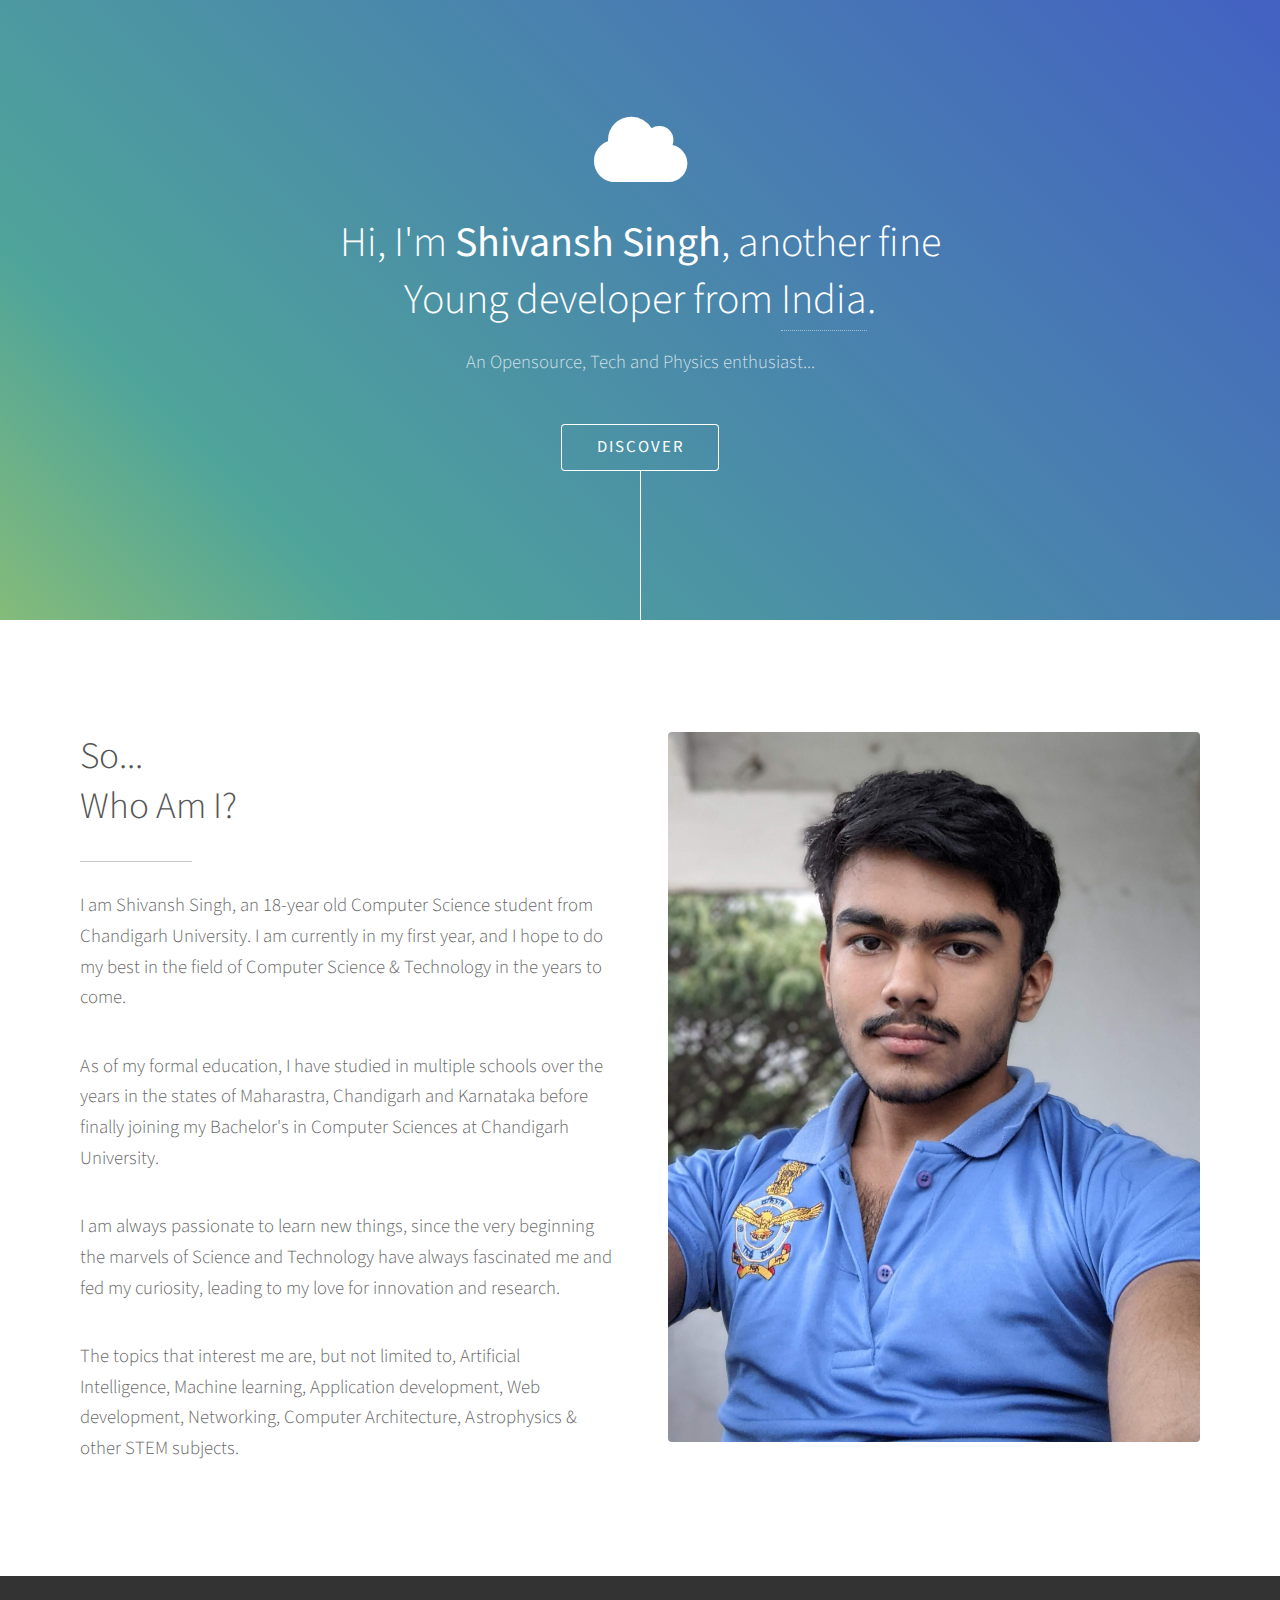
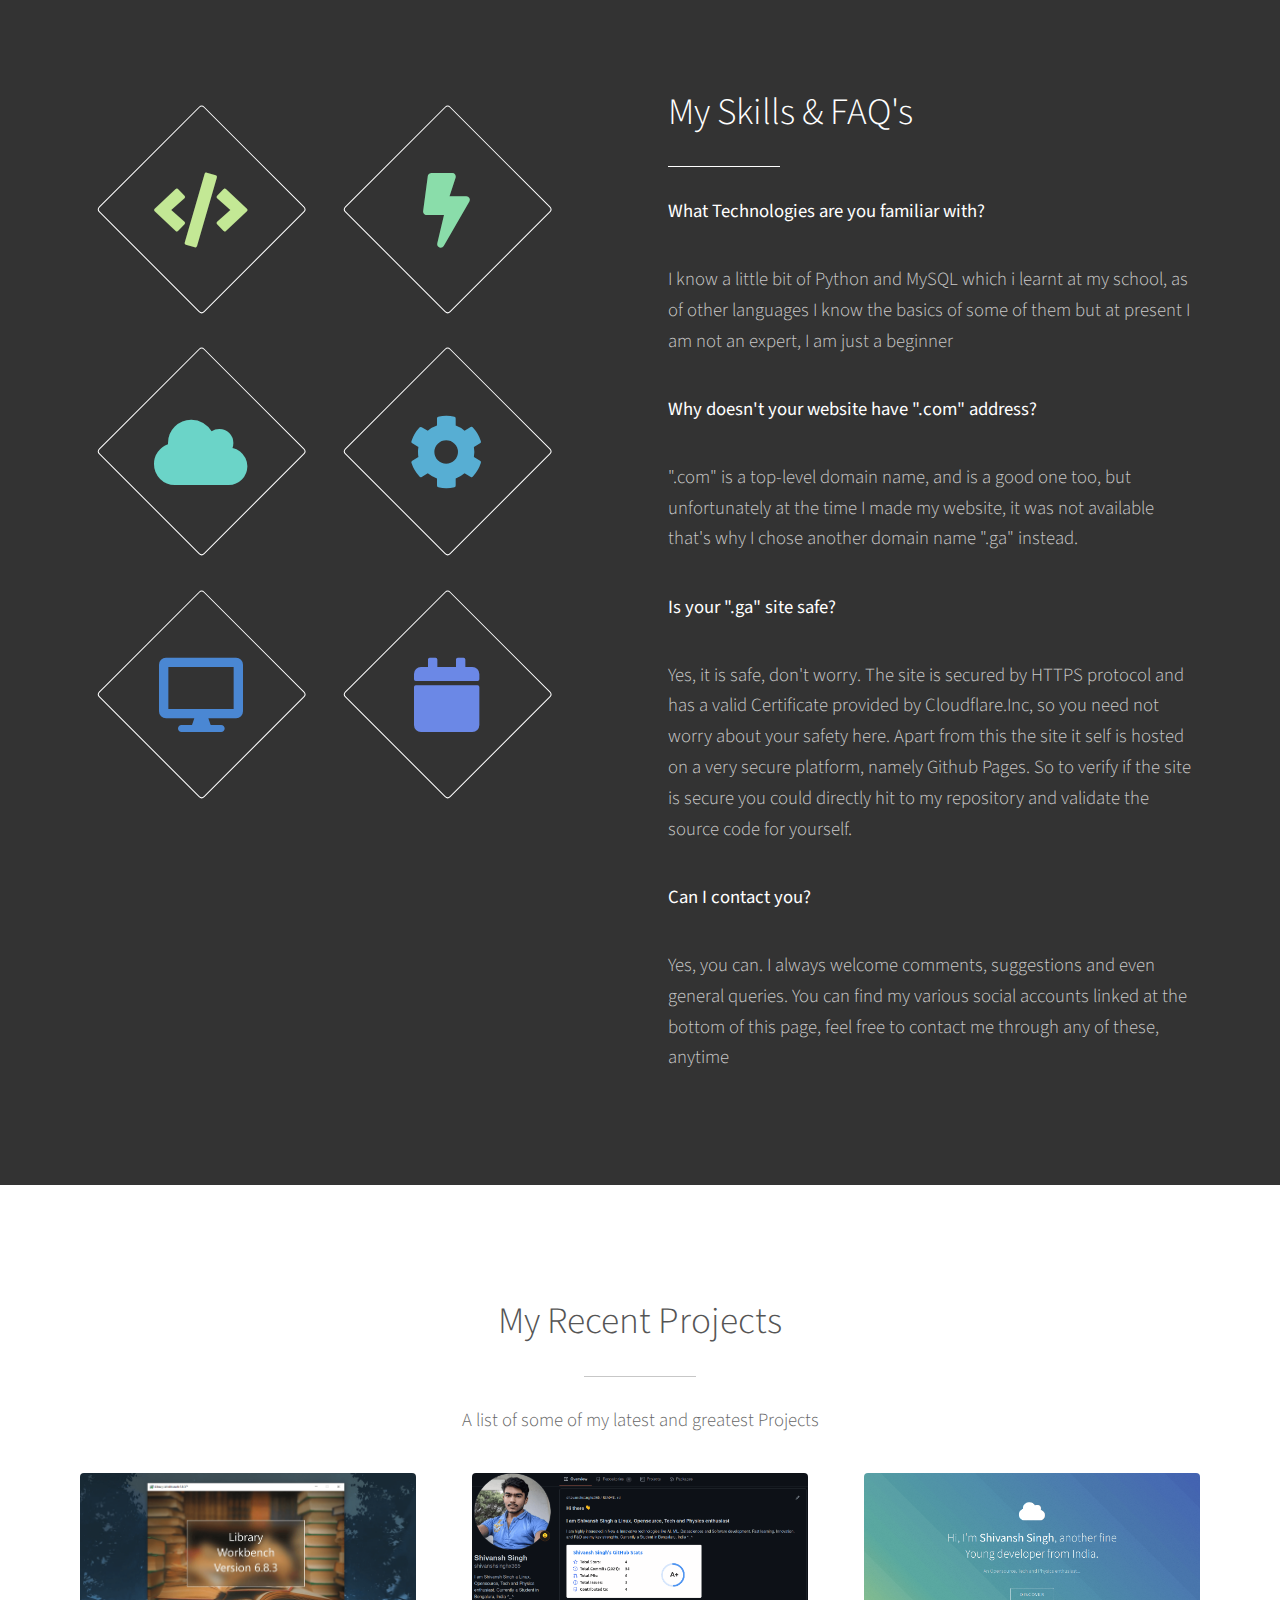
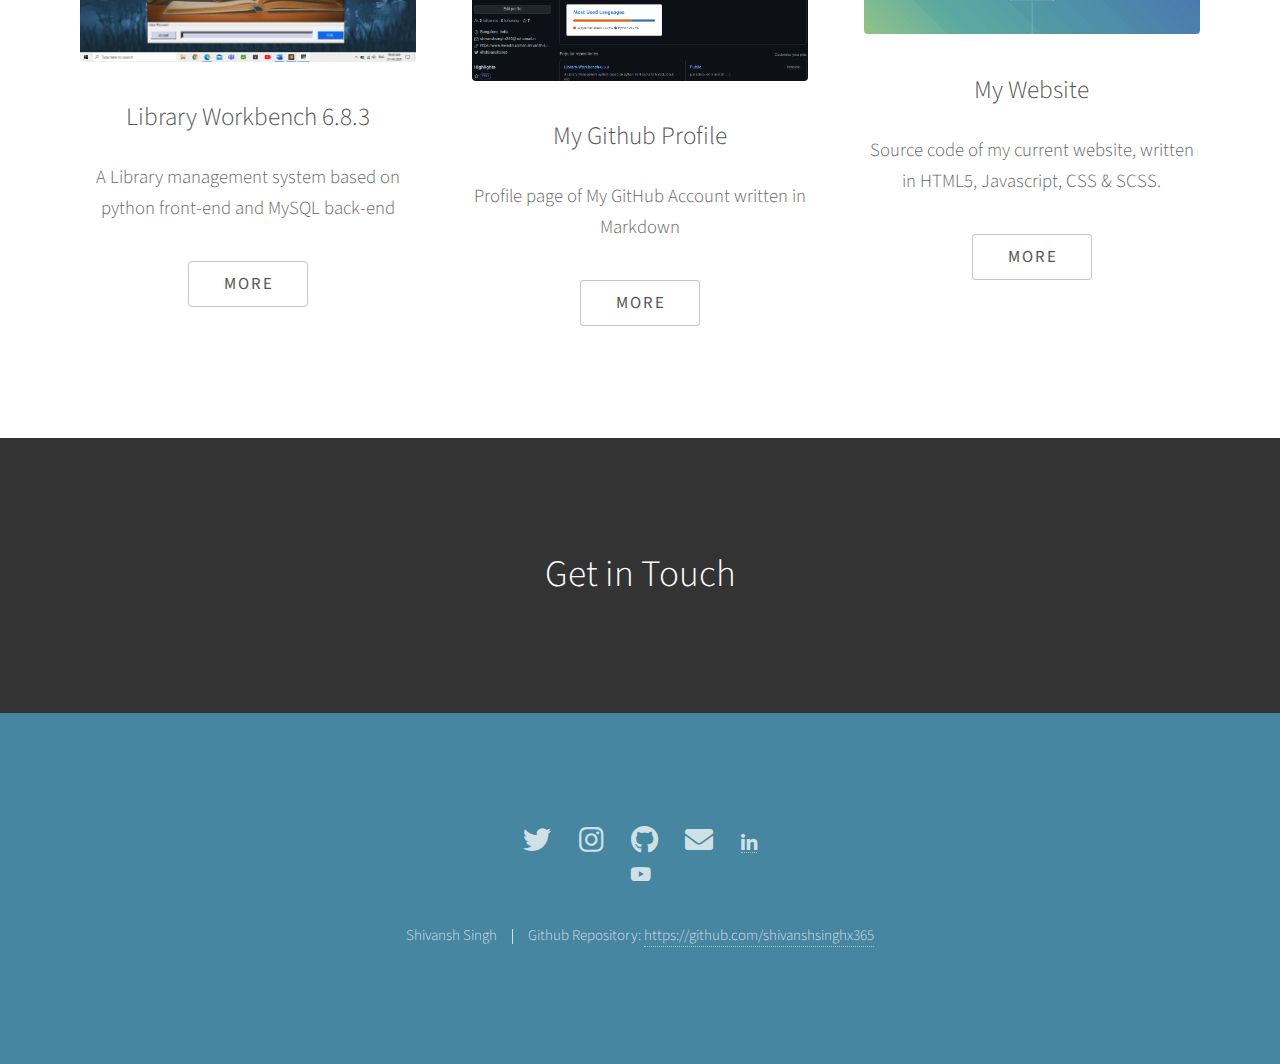
==== commit d2f020e1: "Update index.html" ====
--- a/index.html
+++ b/index.html
@@ -6,8 +6,7 @@
 -->
 <html>
 	<head>
-		<script async src="https://pagead2.googlesyndication.com/pagead/js/adsbygoogle.js?client=ca-pub-2168265772616161"
-     crossorigin="anonymous"></script>
+		<script async src="https://pagead2.googlesyndication.com/pagead/js/adsbygoogle.js?client=ca-pub-2168265772616161" crossorigin="anonymous"></script>
 		<title>Shivansh Singh | CSE Student</title>
 		<meta charset="utf-8" />
 		<meta name="viewport" content="width=device-width, initial-scale=1, user-scalable=no" />
@@ -71,7 +70,7 @@
 							</header>
 							<p><b>What Technologies are you familiar with?</b></p>
 							<p>I know a little bit of Python and MySQL which i learnt at my school, as of other languages I know the basics of some of them but at present I am not an expert, I am just a beginner</p>
-							<p><b>Why You website does not have ".com"?</b></p>
+							<p><b>Why doesn't your website have ".com" address?</b></p>
 							<p>".com" is a top-level domain name, and is a good one too, but unfortunately at the time I made my website, it was not available that's why I chose another domain name ".ga" instead.</p>
 							<p><b>Is your ".ga" site safe?</b></p>
 							<p>Yes, it is safe, don't worry. The site is secured by HTTPS protocol and has a valid Certificate provided by Cloudflare.Inc, so you need not worry about your safety here. Apart from this the site it self is hosted on a very secure platform, namely Github Pages. So to verify if the site is secure you could directly hit to my repository and validate the source code for yourself.</p>
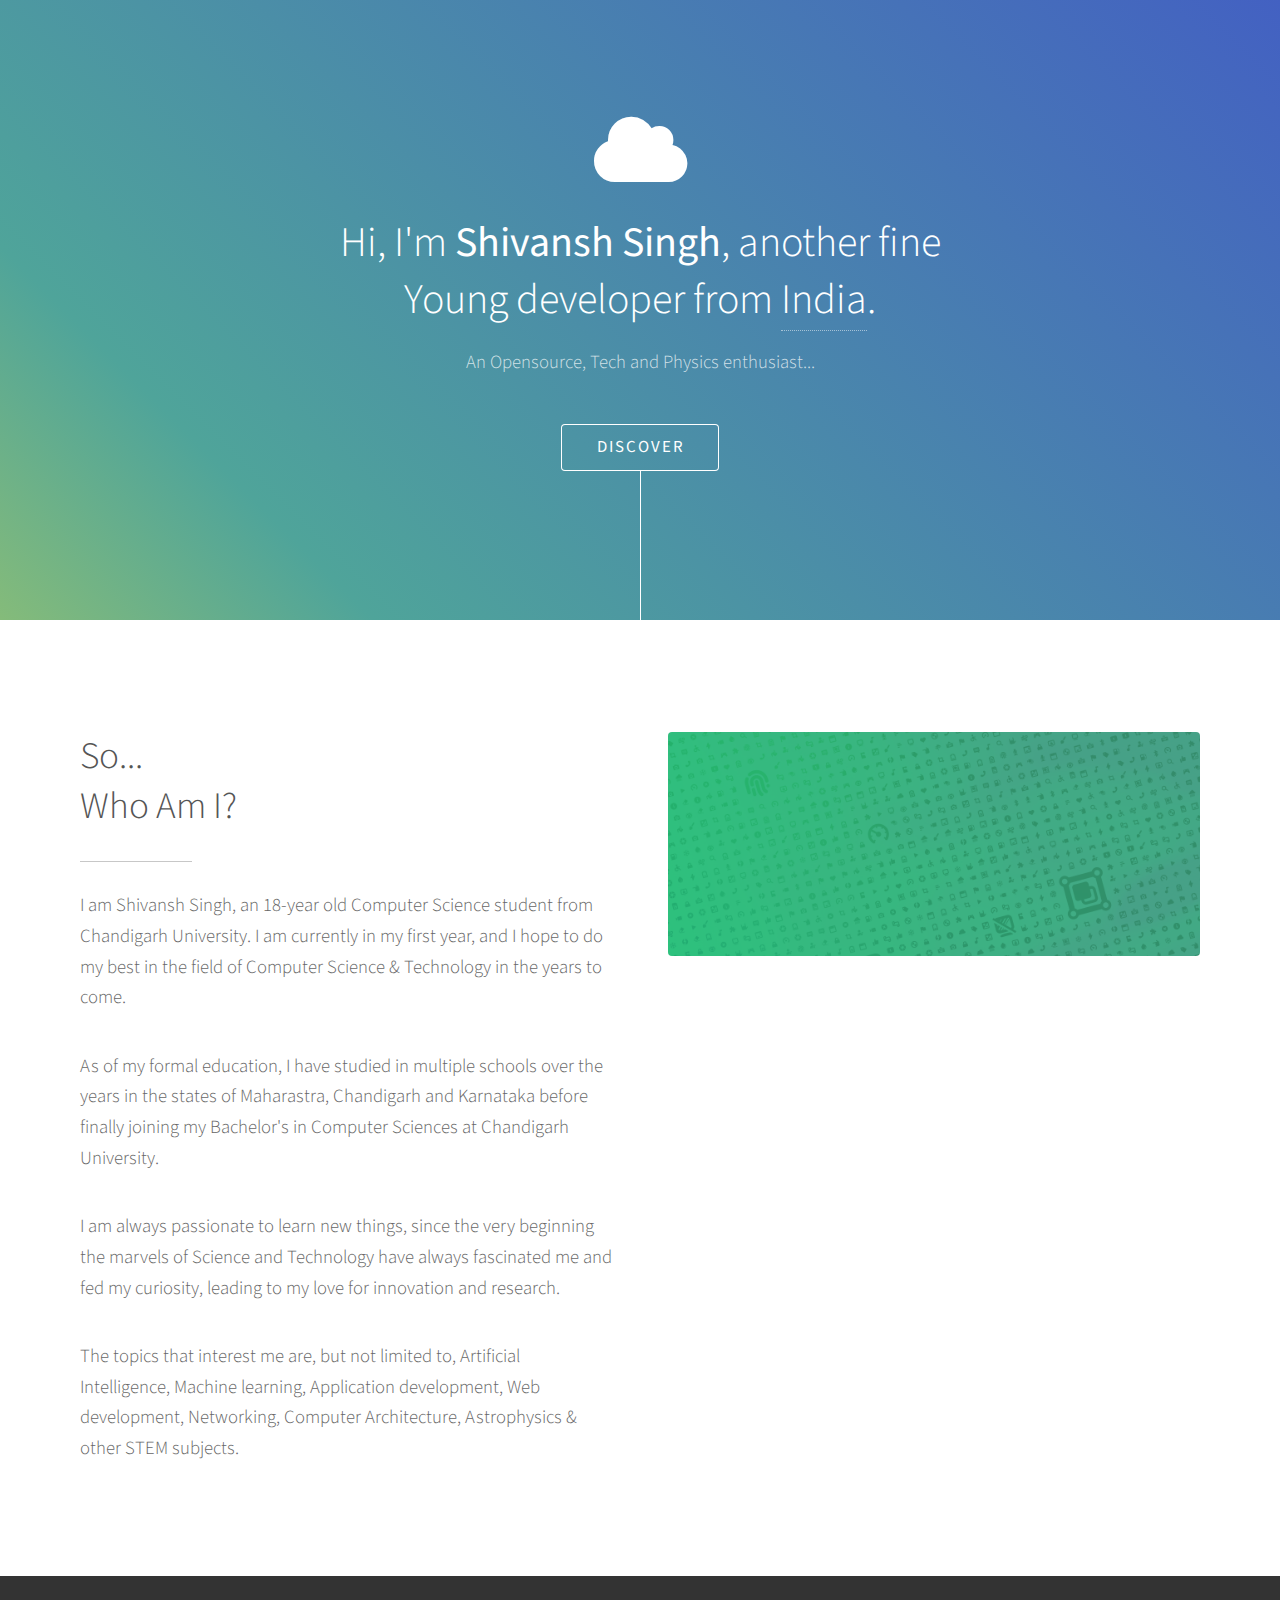
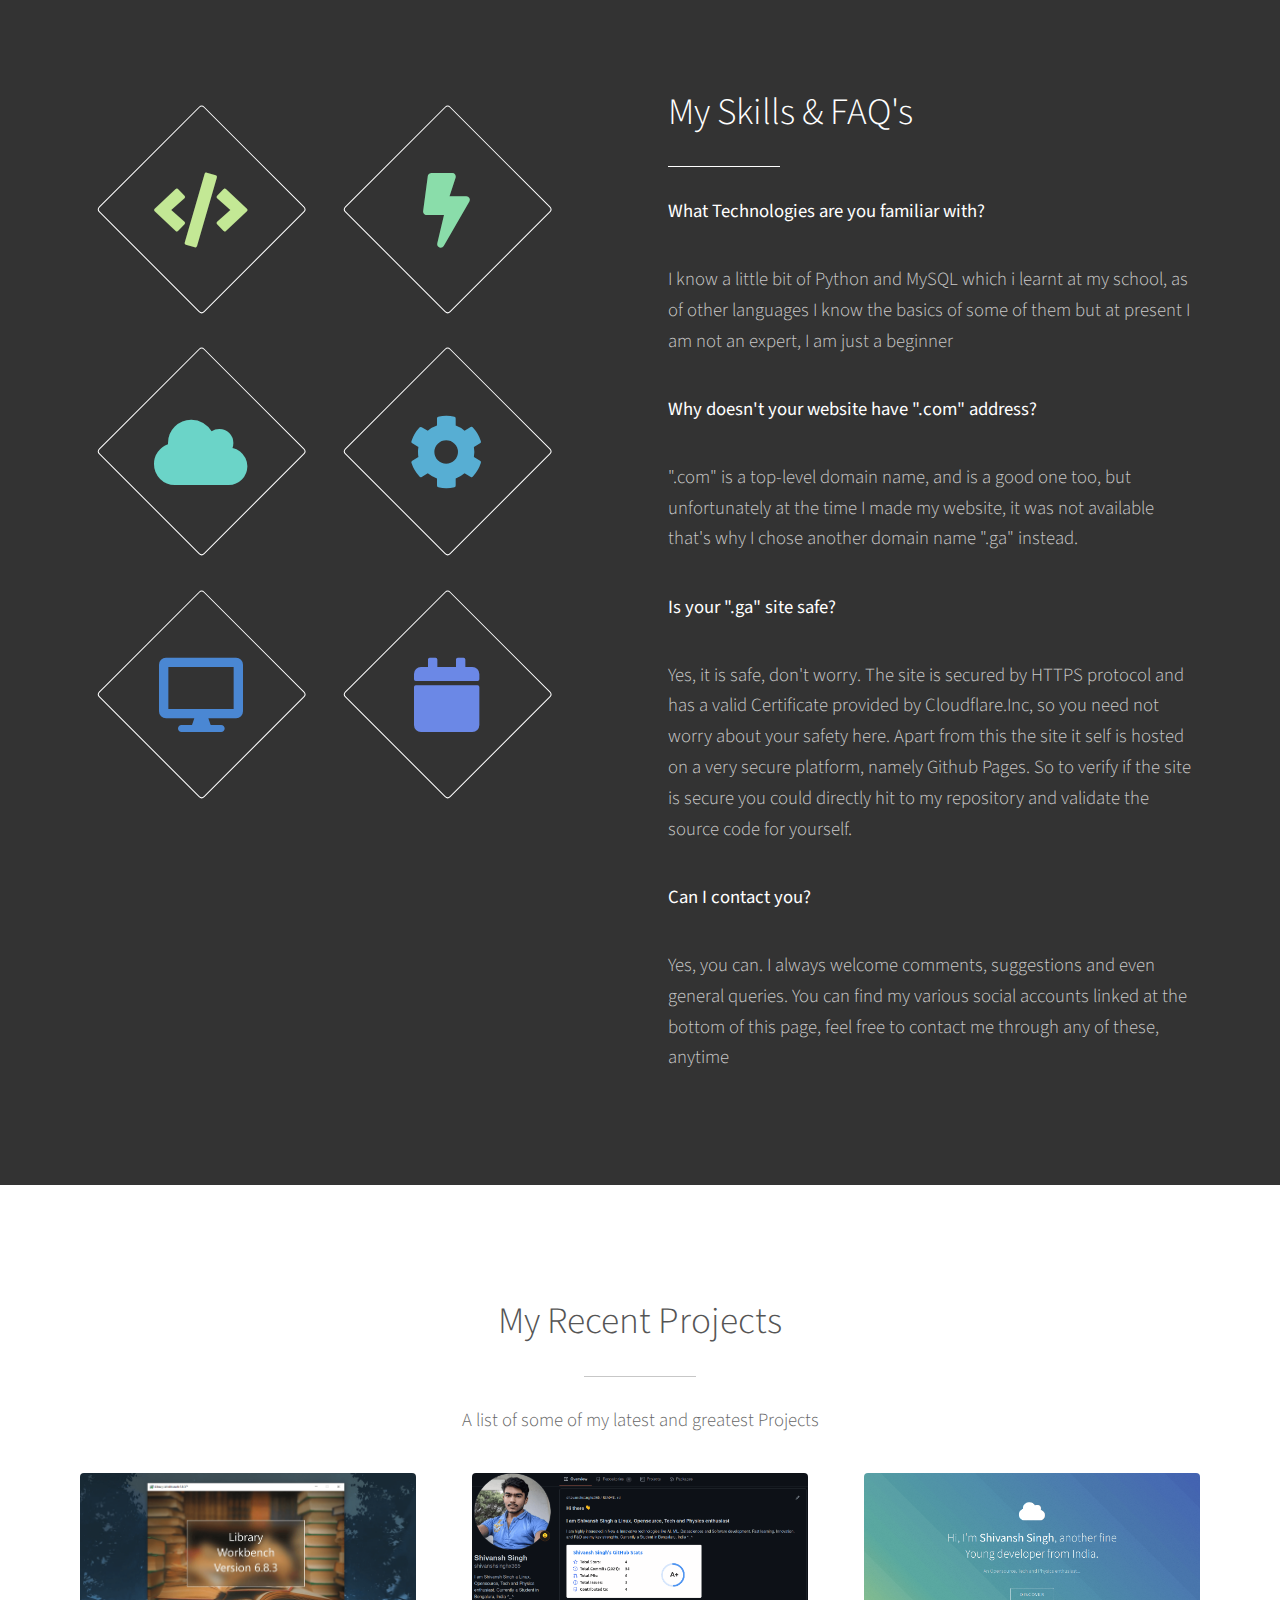
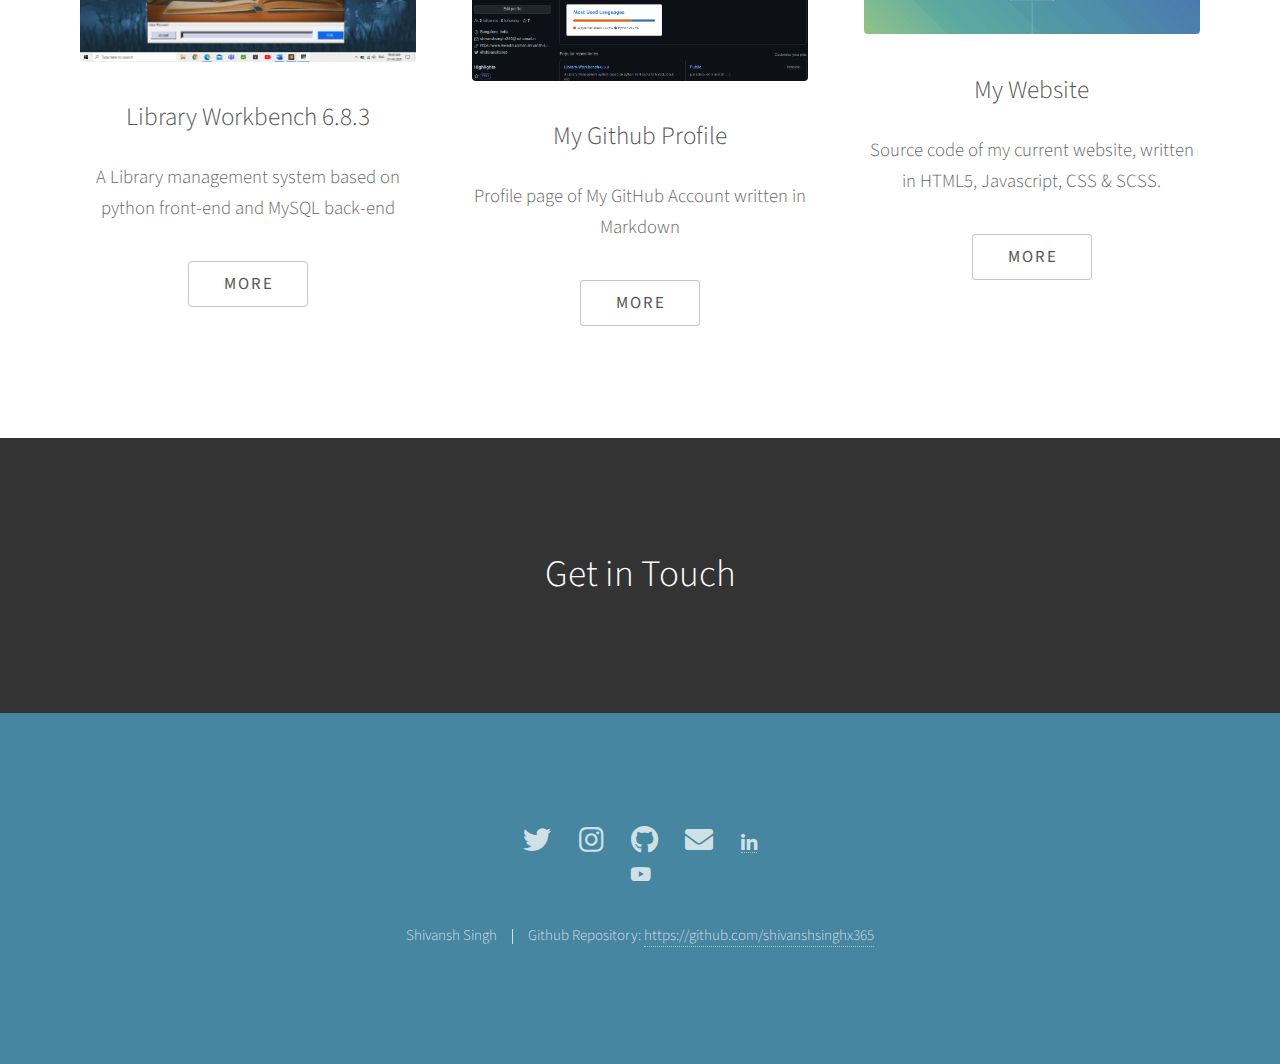
==== commit 13a744b5: "Update index.html" ====
--- a/index.html
+++ b/index.html
@@ -44,7 +44,7 @@
 								</p><p>The topics that interest me are, but not limited to, Artificial Intelligence, Machine learning, Application development, Web development, Networking, Computer Architecture, Astrophysics & other STEM subjects.</p>
 						</div>
 						<div class="col-6 col-12-medium imp-medium">
-							<span class="image fit"><img src="images/qwerty1.jpg" alt="" /></span>
+							<span class="image fit"><img src="images/Symbolics-1.png" alt="" /></span>
 						</div>
 					</div>
 				</div>
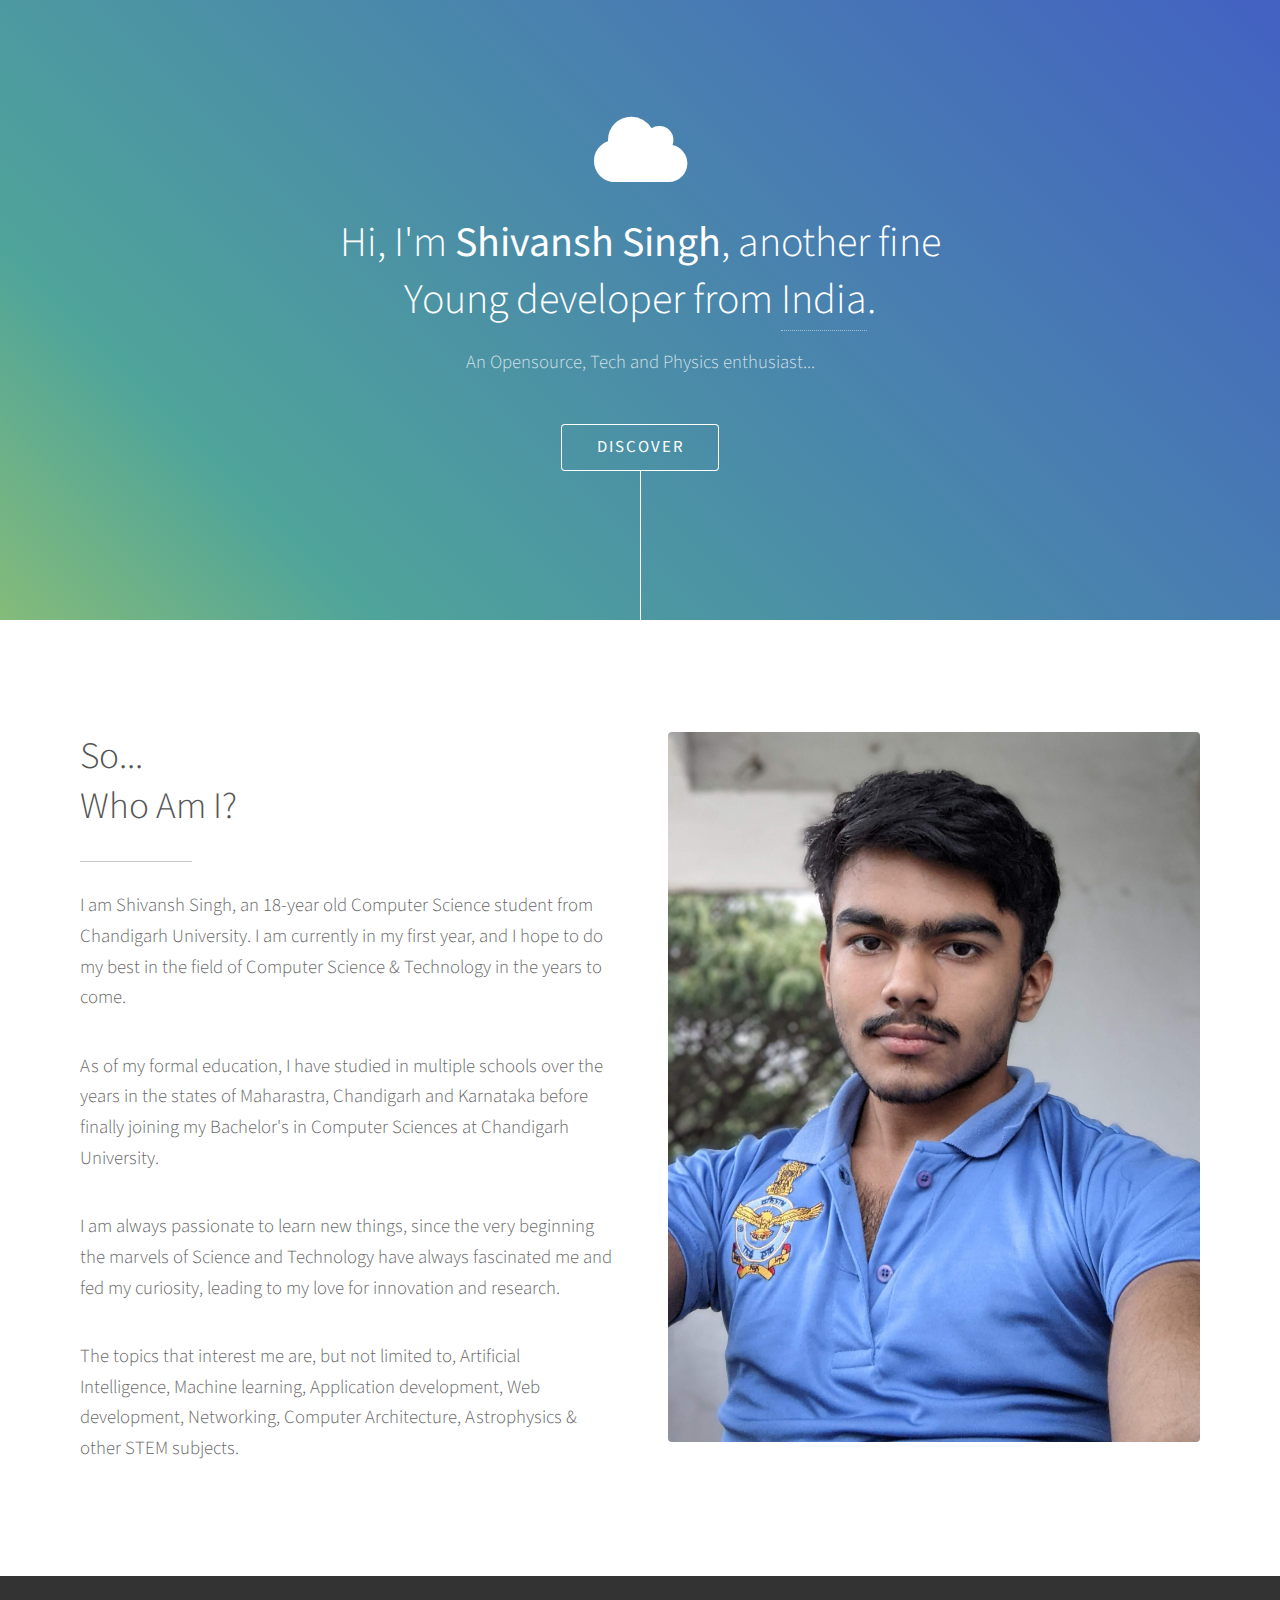
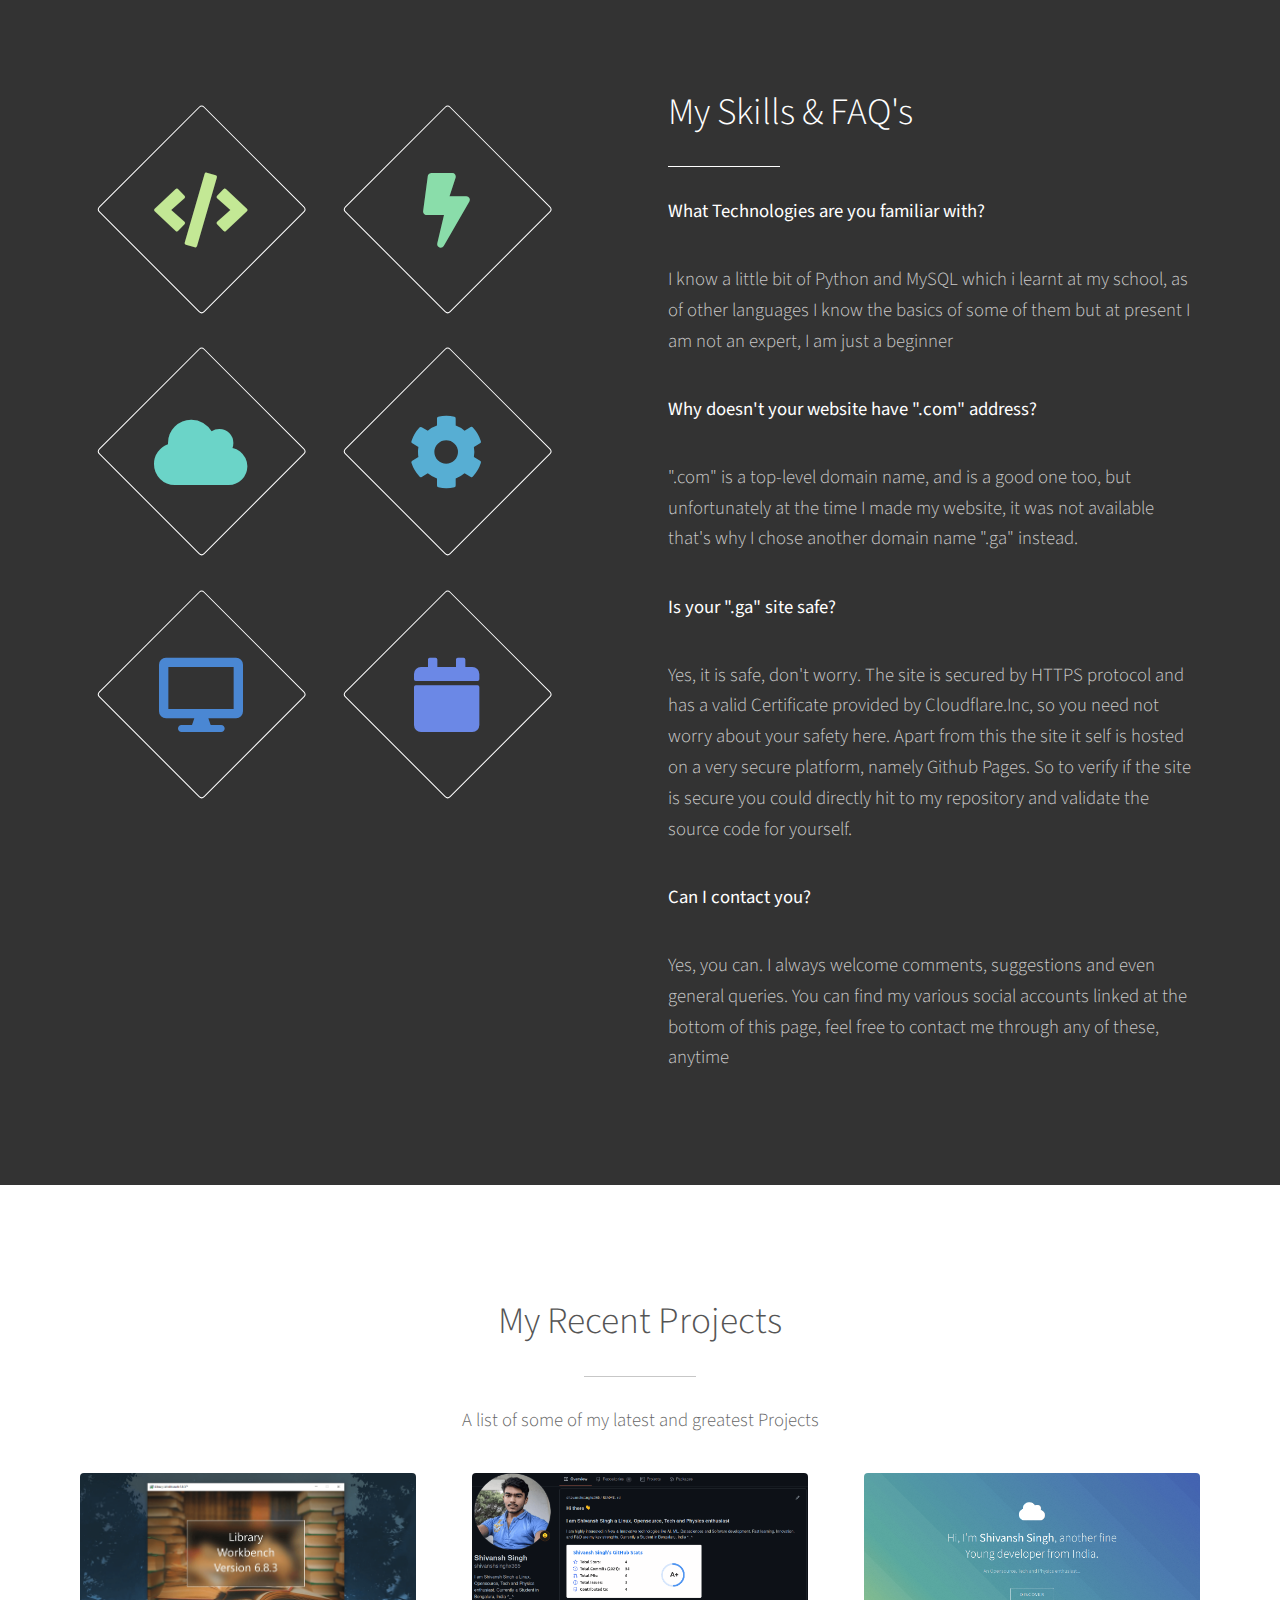
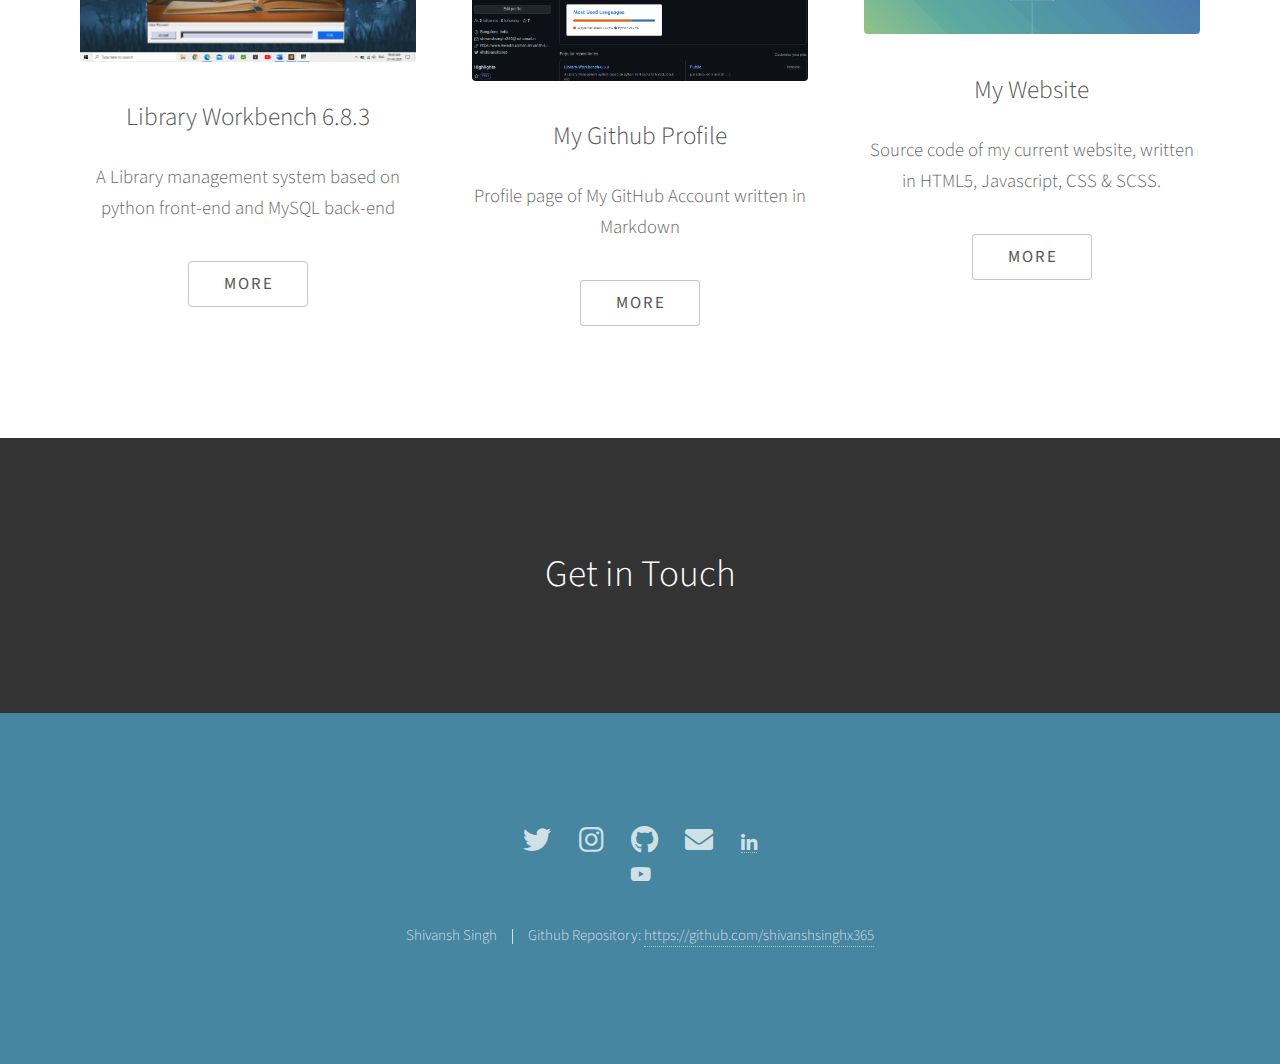
==== commit 9c63728b: "Update index.html" ====
--- a/index.html
+++ b/index.html
@@ -44,7 +44,7 @@
 								</p><p>The topics that interest me are, but not limited to, Artificial Intelligence, Machine learning, Application development, Web development, Networking, Computer Architecture, Astrophysics & other STEM subjects.</p>
 						</div>
 						<div class="col-6 col-12-medium imp-medium">
-							<span class="image fit"><img src="images/Symbolics-1.png" alt="" /></span>
+							<span class="image fit"><img src="images/qwerty1.jpg" alt="" /></span>
 						</div>
 					</div>
 				</div>
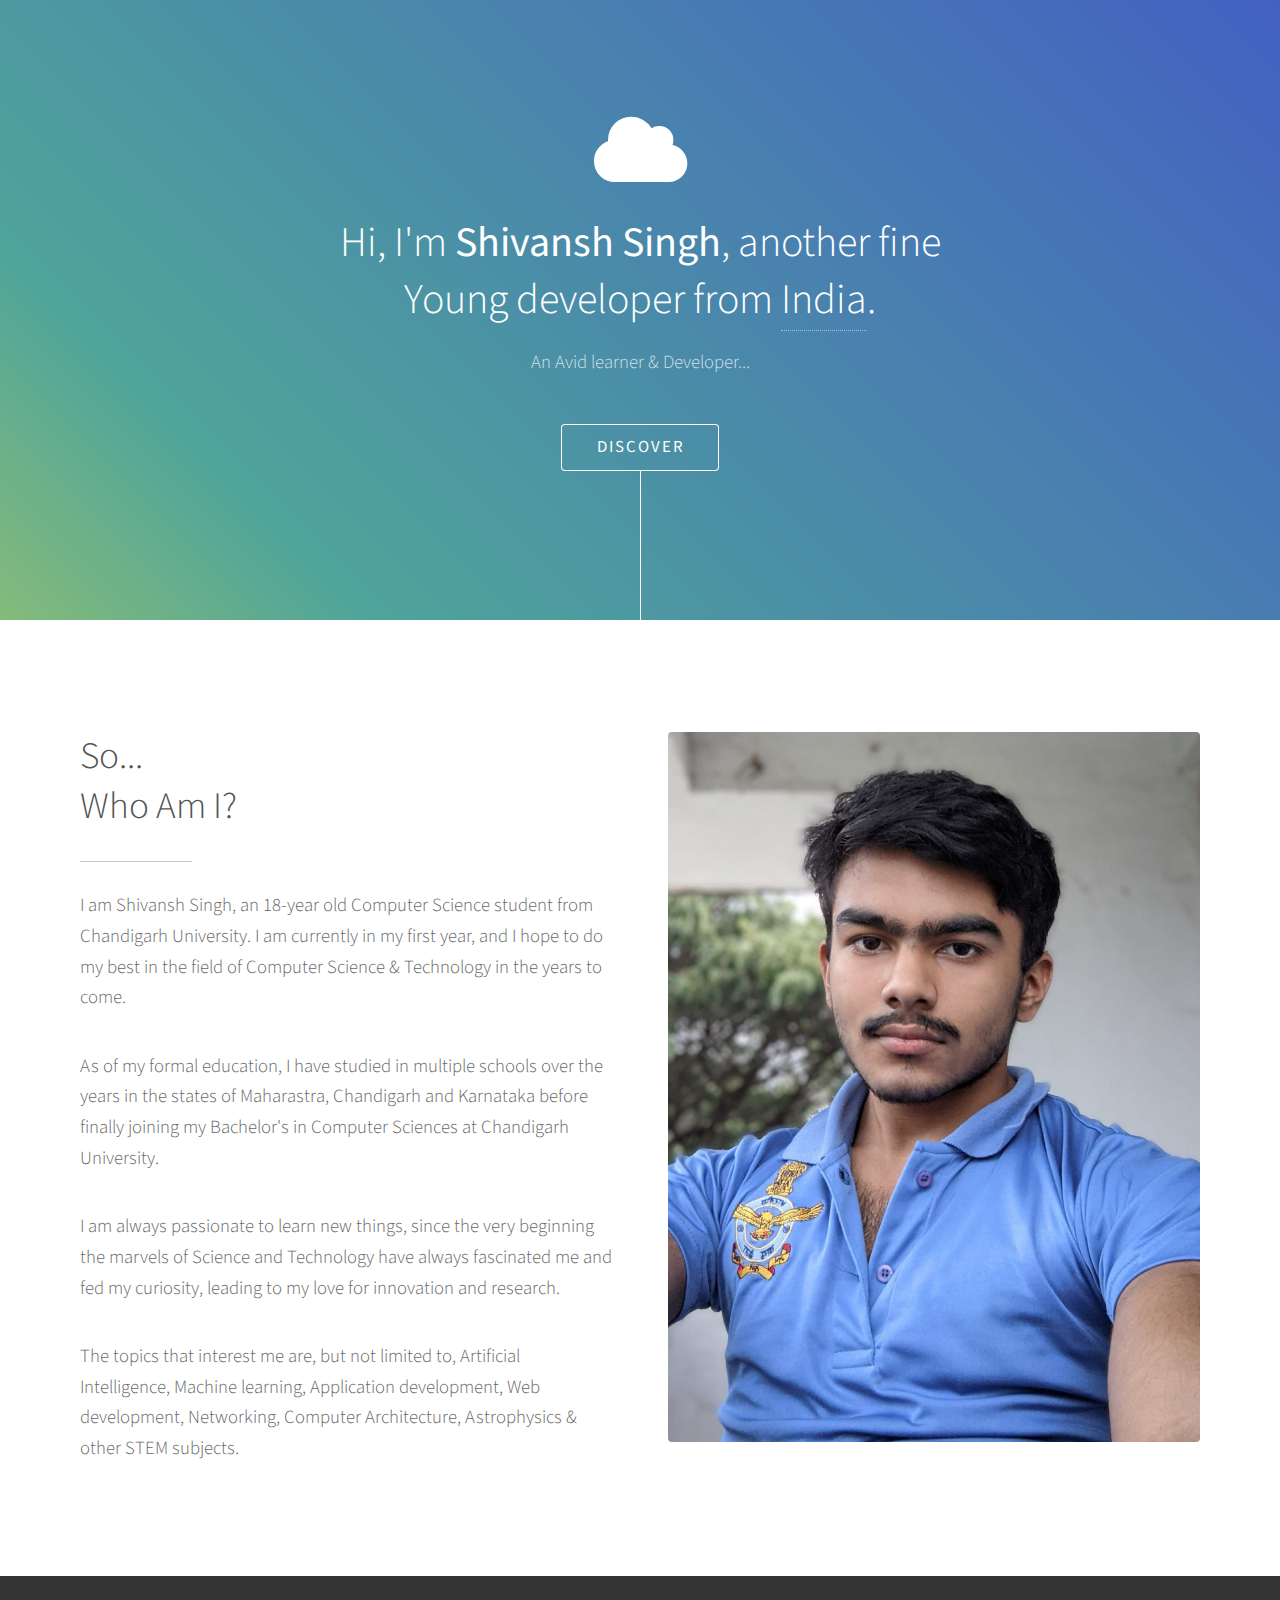
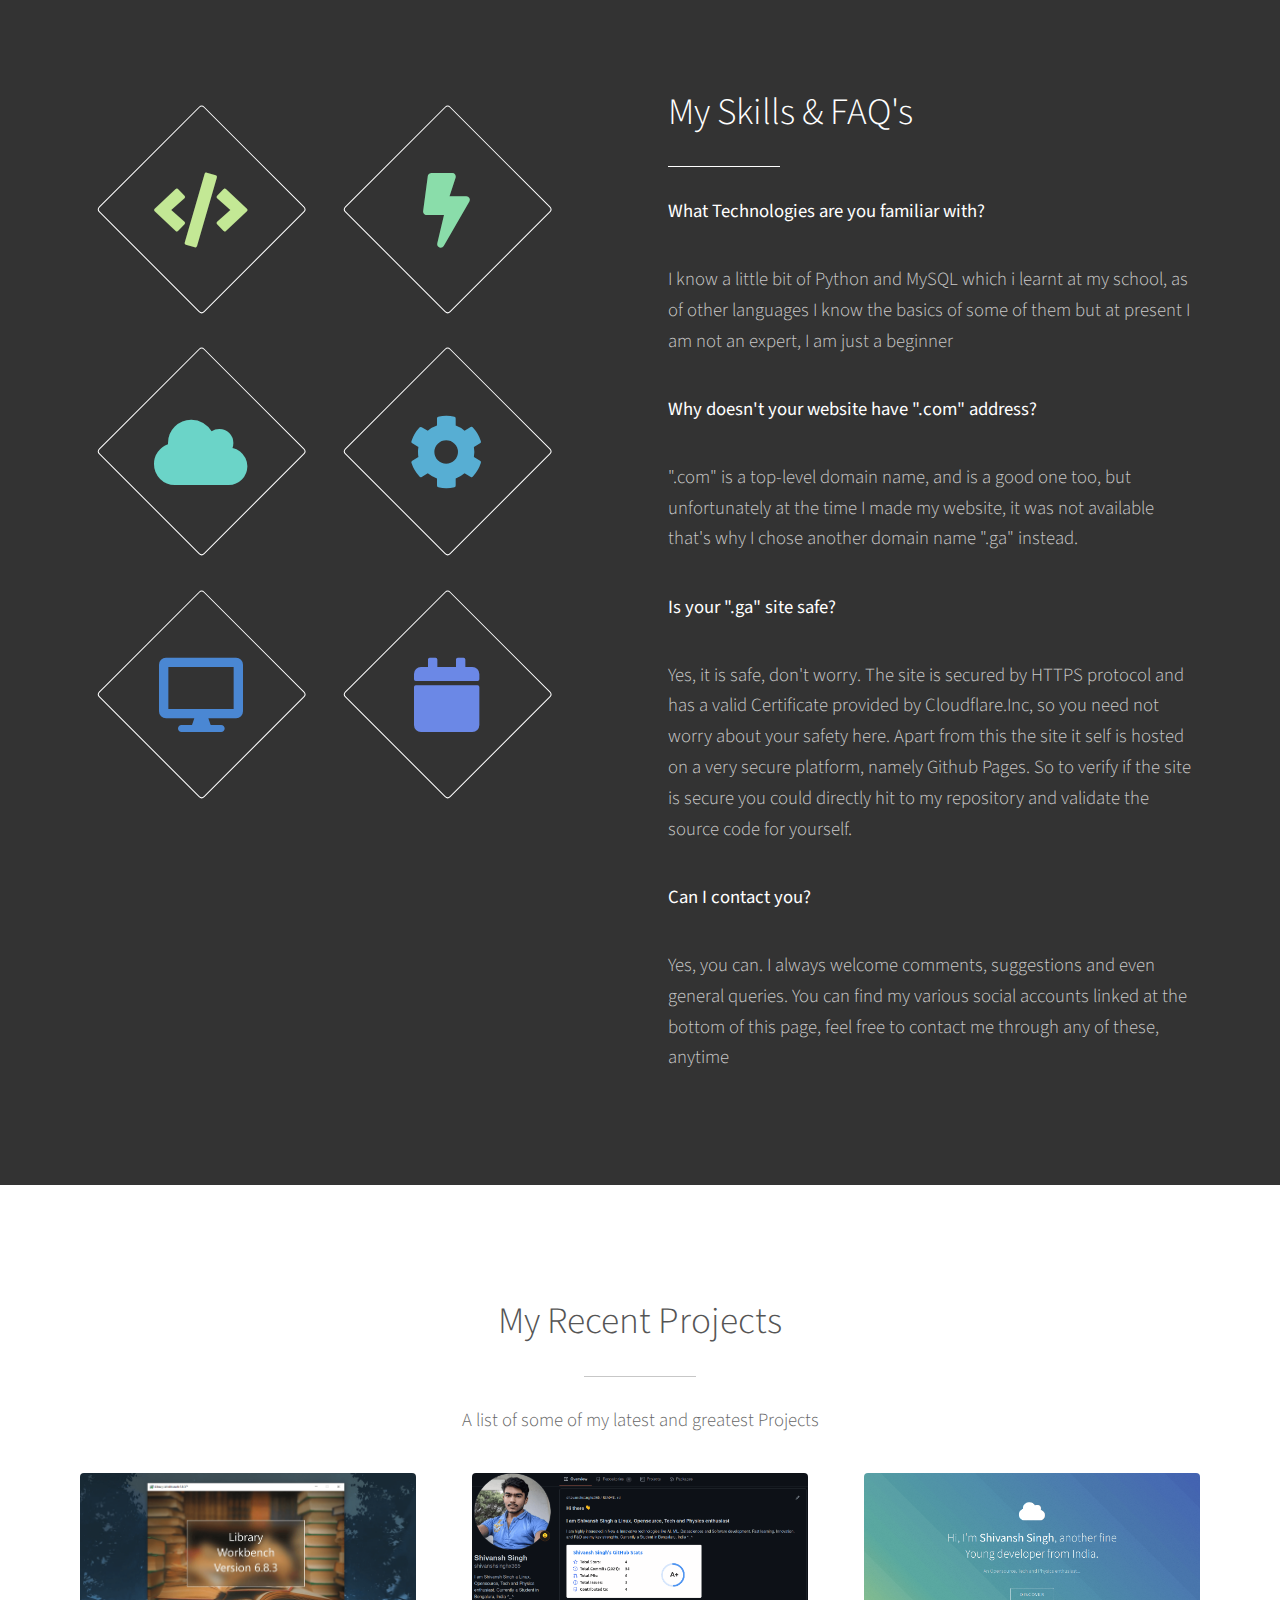
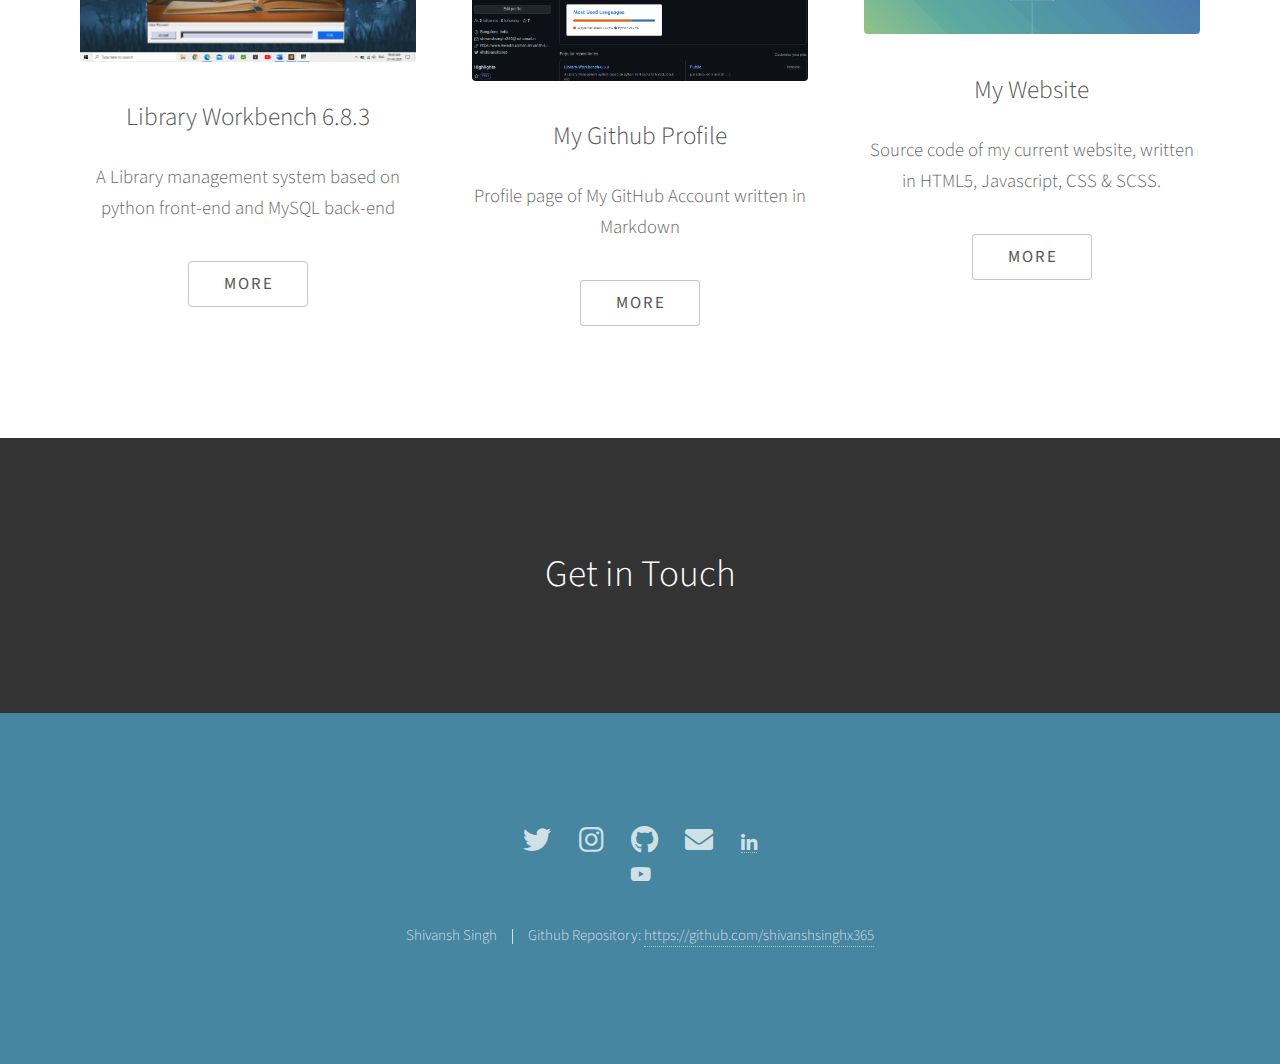
==== commit 73cadd17: "Update index.html" ====
--- a/index.html
+++ b/index.html
@@ -21,7 +21,7 @@
 					<strong><span class="icon solid major fa-cloud"></span></strong>
 					<h1>Hi, I'm <strong>Shivansh Singh</strong>, another fine<br />
 					Young developer from <a href="https://www.google.com/maps?hl=en&q=india&um=1&ie=UTF-8&sa=X&ved=2ahUKEwjE_o7-0oXyAhV_8HMBHbsqDVsQ_AUoAXoECAEQAw">India</a>.</h1>
-					<p>An Opensource, Tech and Physics enthusiast...<br />
+					<p>An Avid learner & Developer...<br />
 					</p>
 					<ul class="actions special">
 						<li><a href="#one" class="button scrolly">Discover</a></li>
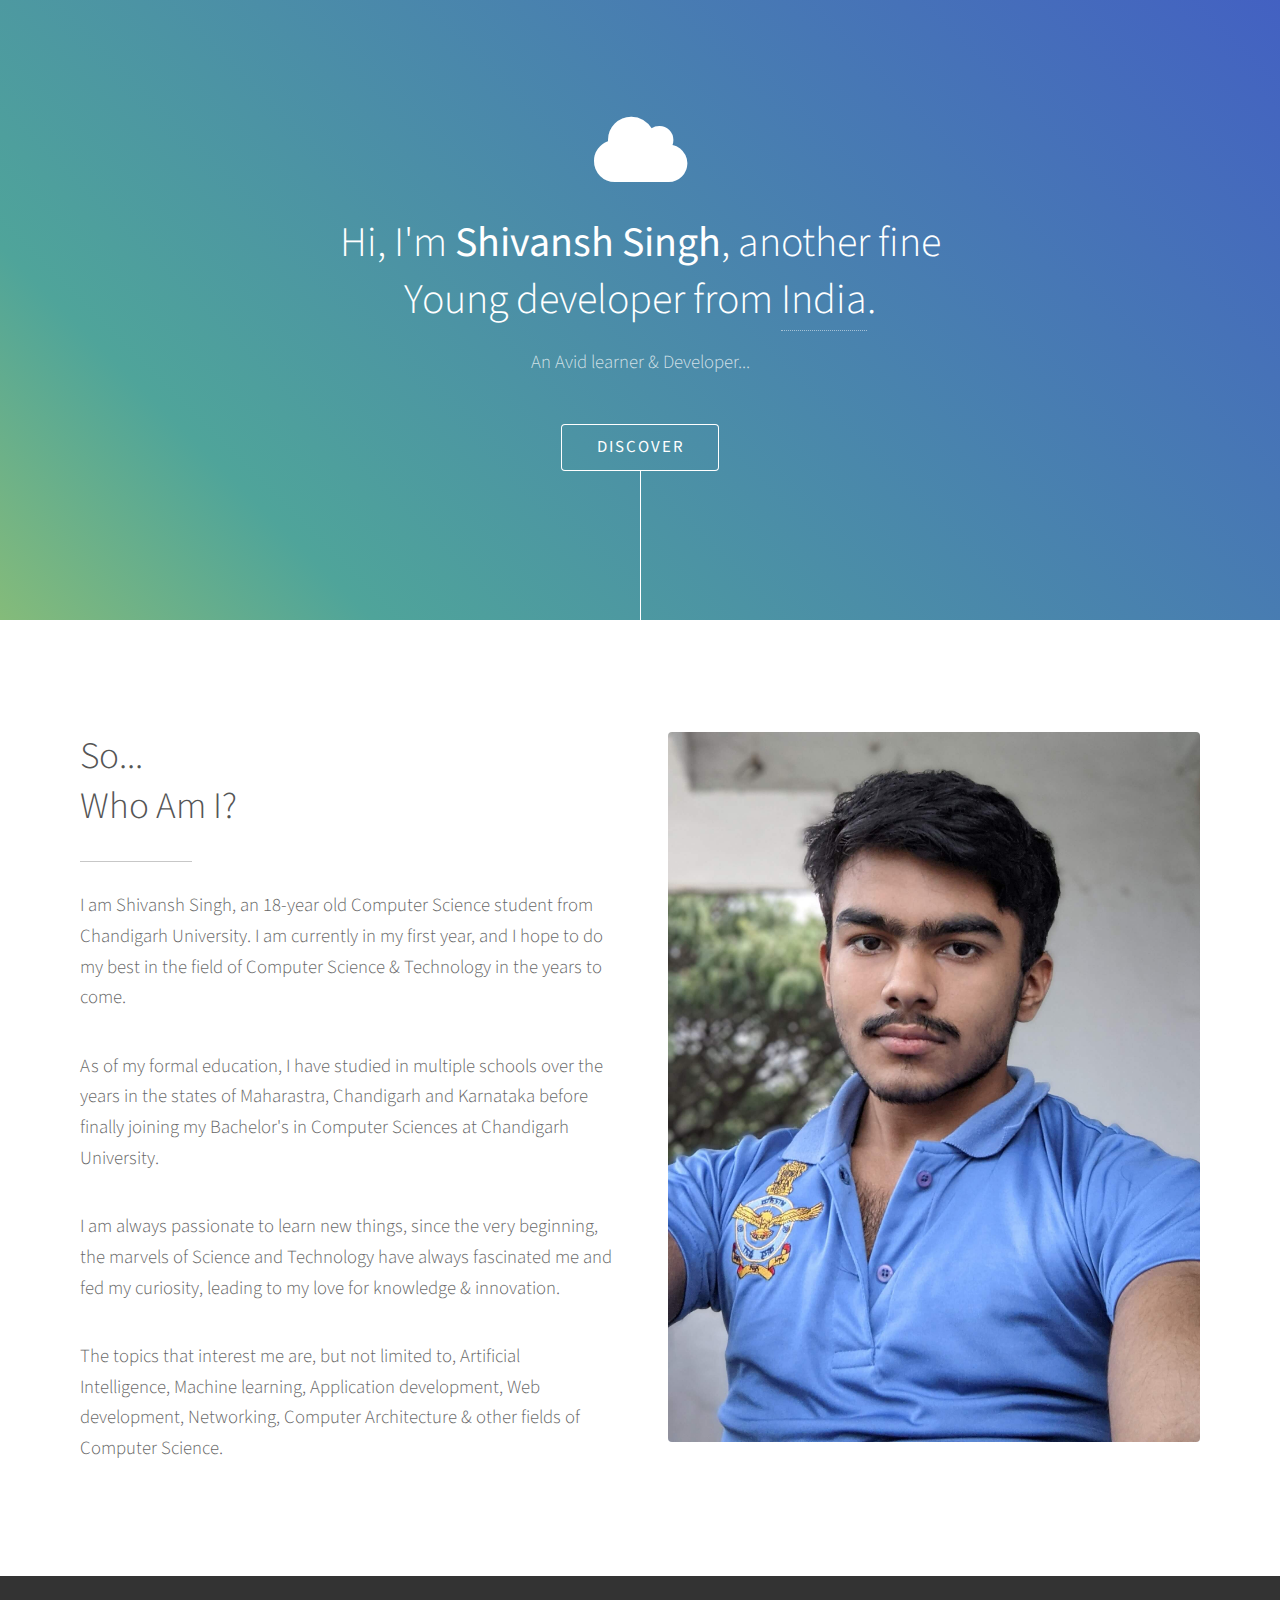
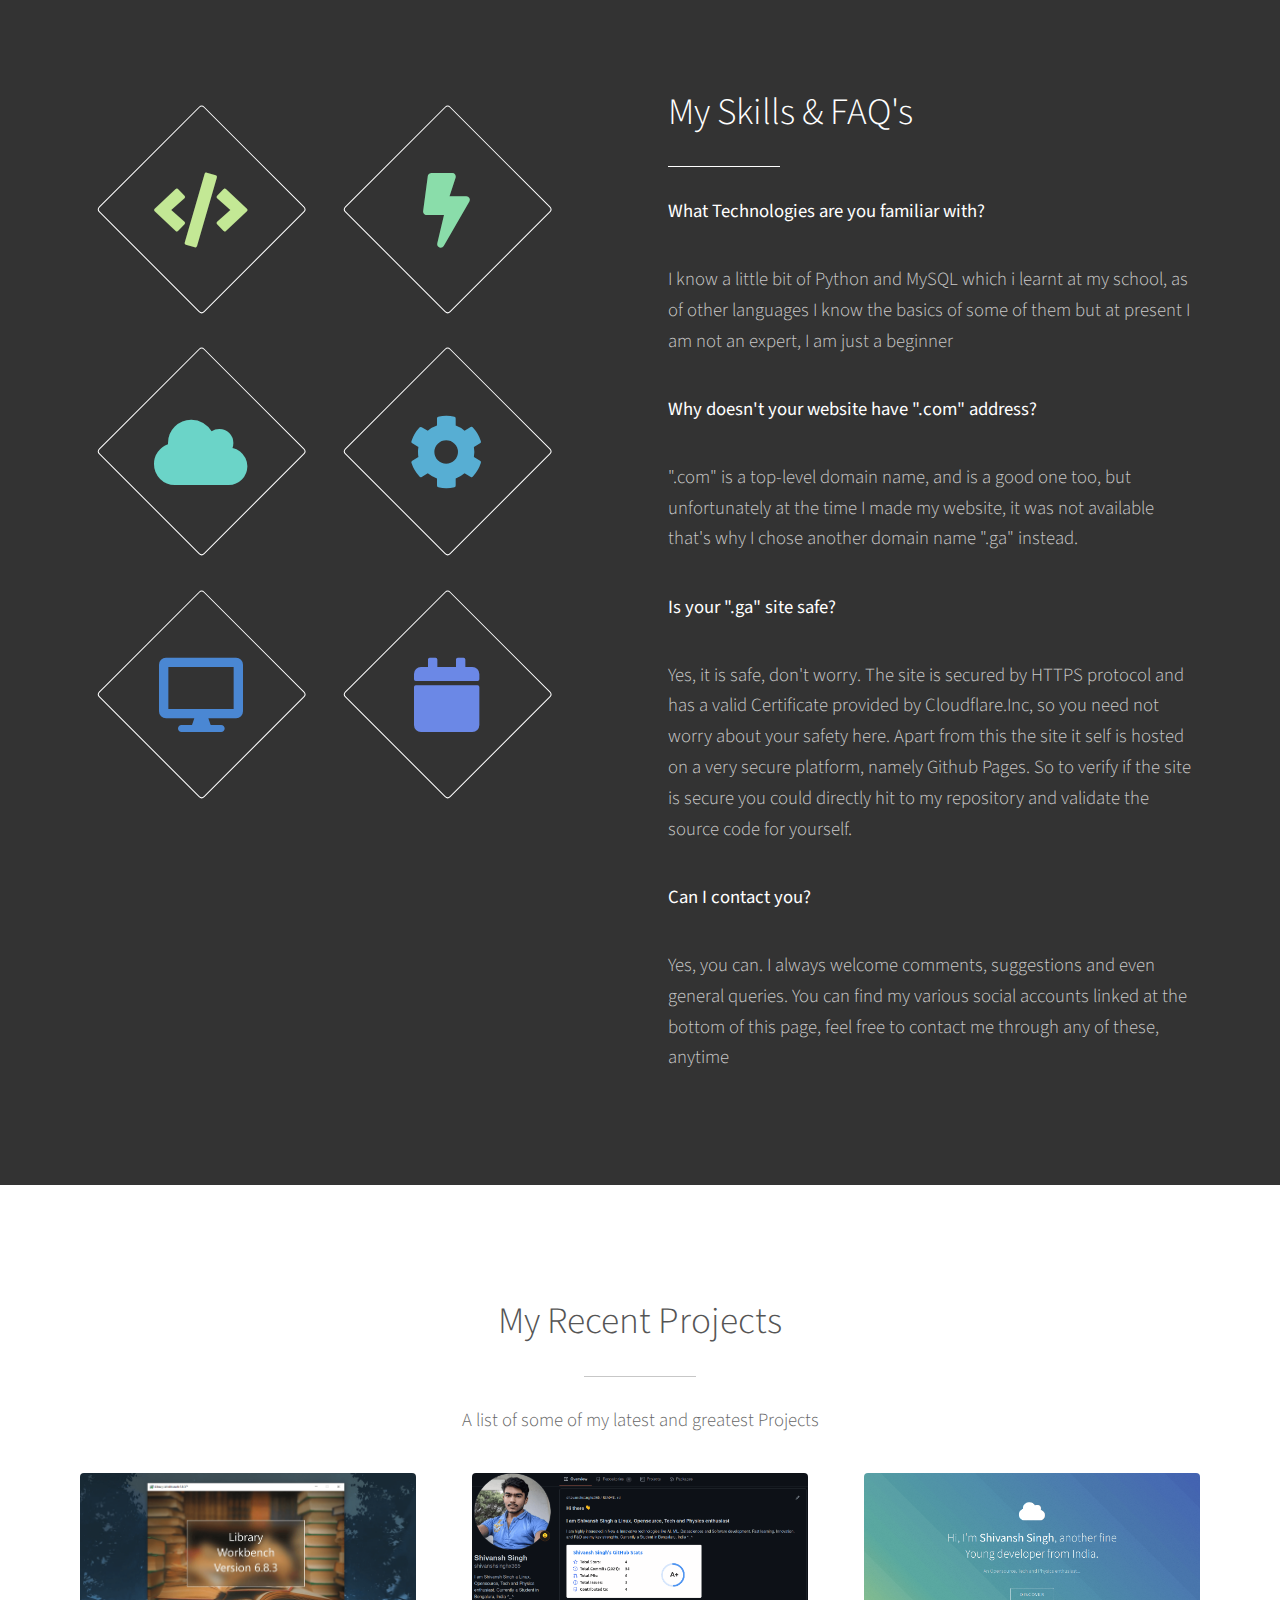
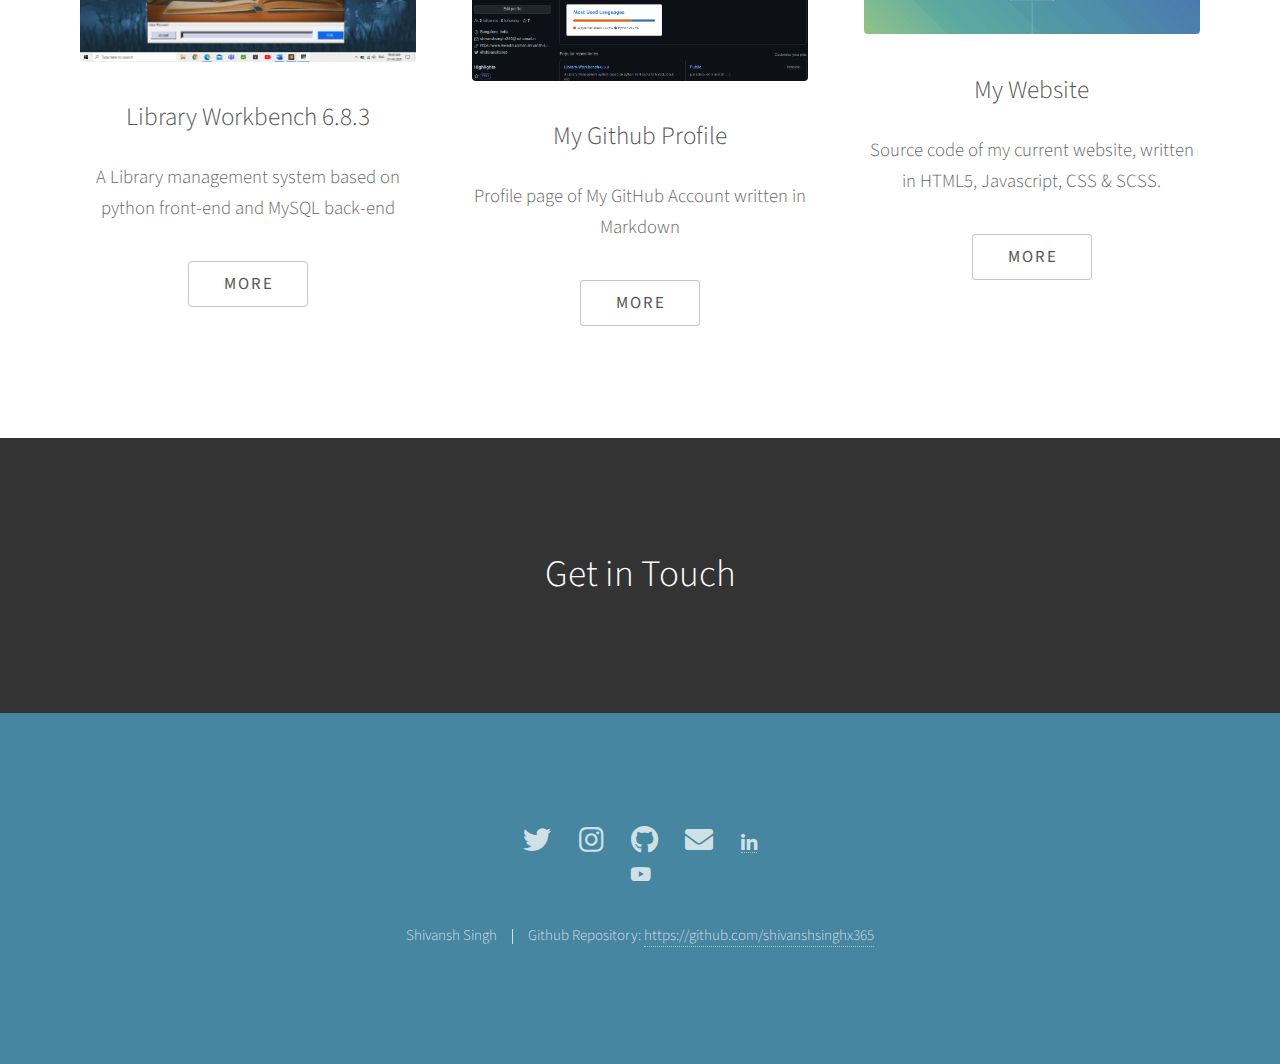
==== commit 7c06c9ff: "Update index.html" ====
--- a/index.html
+++ b/index.html
@@ -40,8 +40,8 @@
 							</header>
 							<p>I am Shivansh Singh, an 18-year old Computer Science student from Chandigarh University. I am currently in my first year, and I hope to do my best in the field of Computer Science & Technology in the years to come. </p><p>
 								As of my formal education, I have studied in multiple schools over the years in the states of Maharastra, Chandigarh and Karnataka before finally joining my Bachelor's in Computer Sciences at Chandigarh University.</p> <p>
-								I am always passionate to learn new things, since the very beginning the marvels of Science and Technology have always fascinated me and fed my curiosity, leading to my love for innovation and research.</p>
-								</p><p>The topics that interest me are, but not limited to, Artificial Intelligence, Machine learning, Application development, Web development, Networking, Computer Architecture, Astrophysics & other STEM subjects.</p>
+								I am always passionate to learn new things, since the very beginning, the marvels of Science and Technology have always fascinated me and fed my curiosity, leading to my love for knowledge & innovation.</p>
+								</p><p>The topics that interest me are, but not limited to, Artificial Intelligence, Machine learning, Application development, Web development, Networking, Computer Architecture & other fields of Computer Science.</p>
 						</div>
 						<div class="col-6 col-12-medium imp-medium">
 							<span class="image fit"><img src="images/qwerty1.jpg" alt="" /></span>
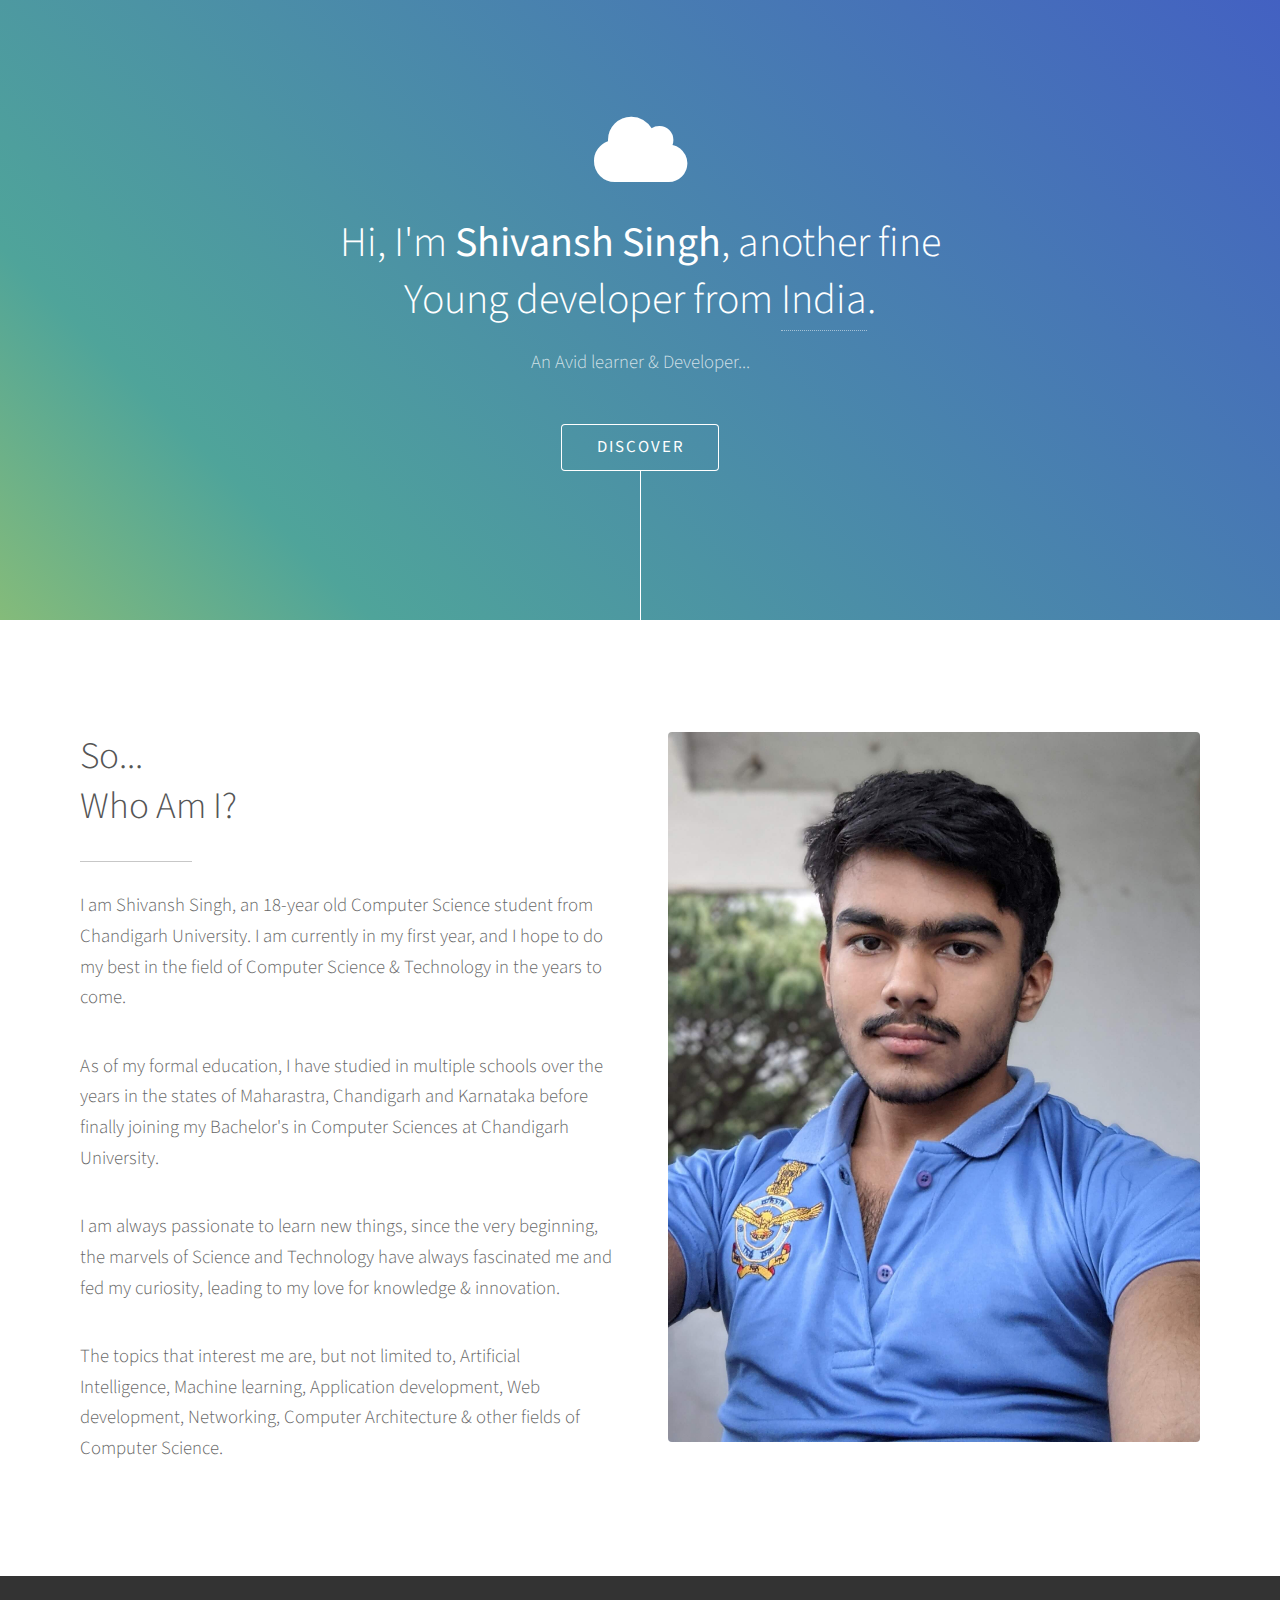
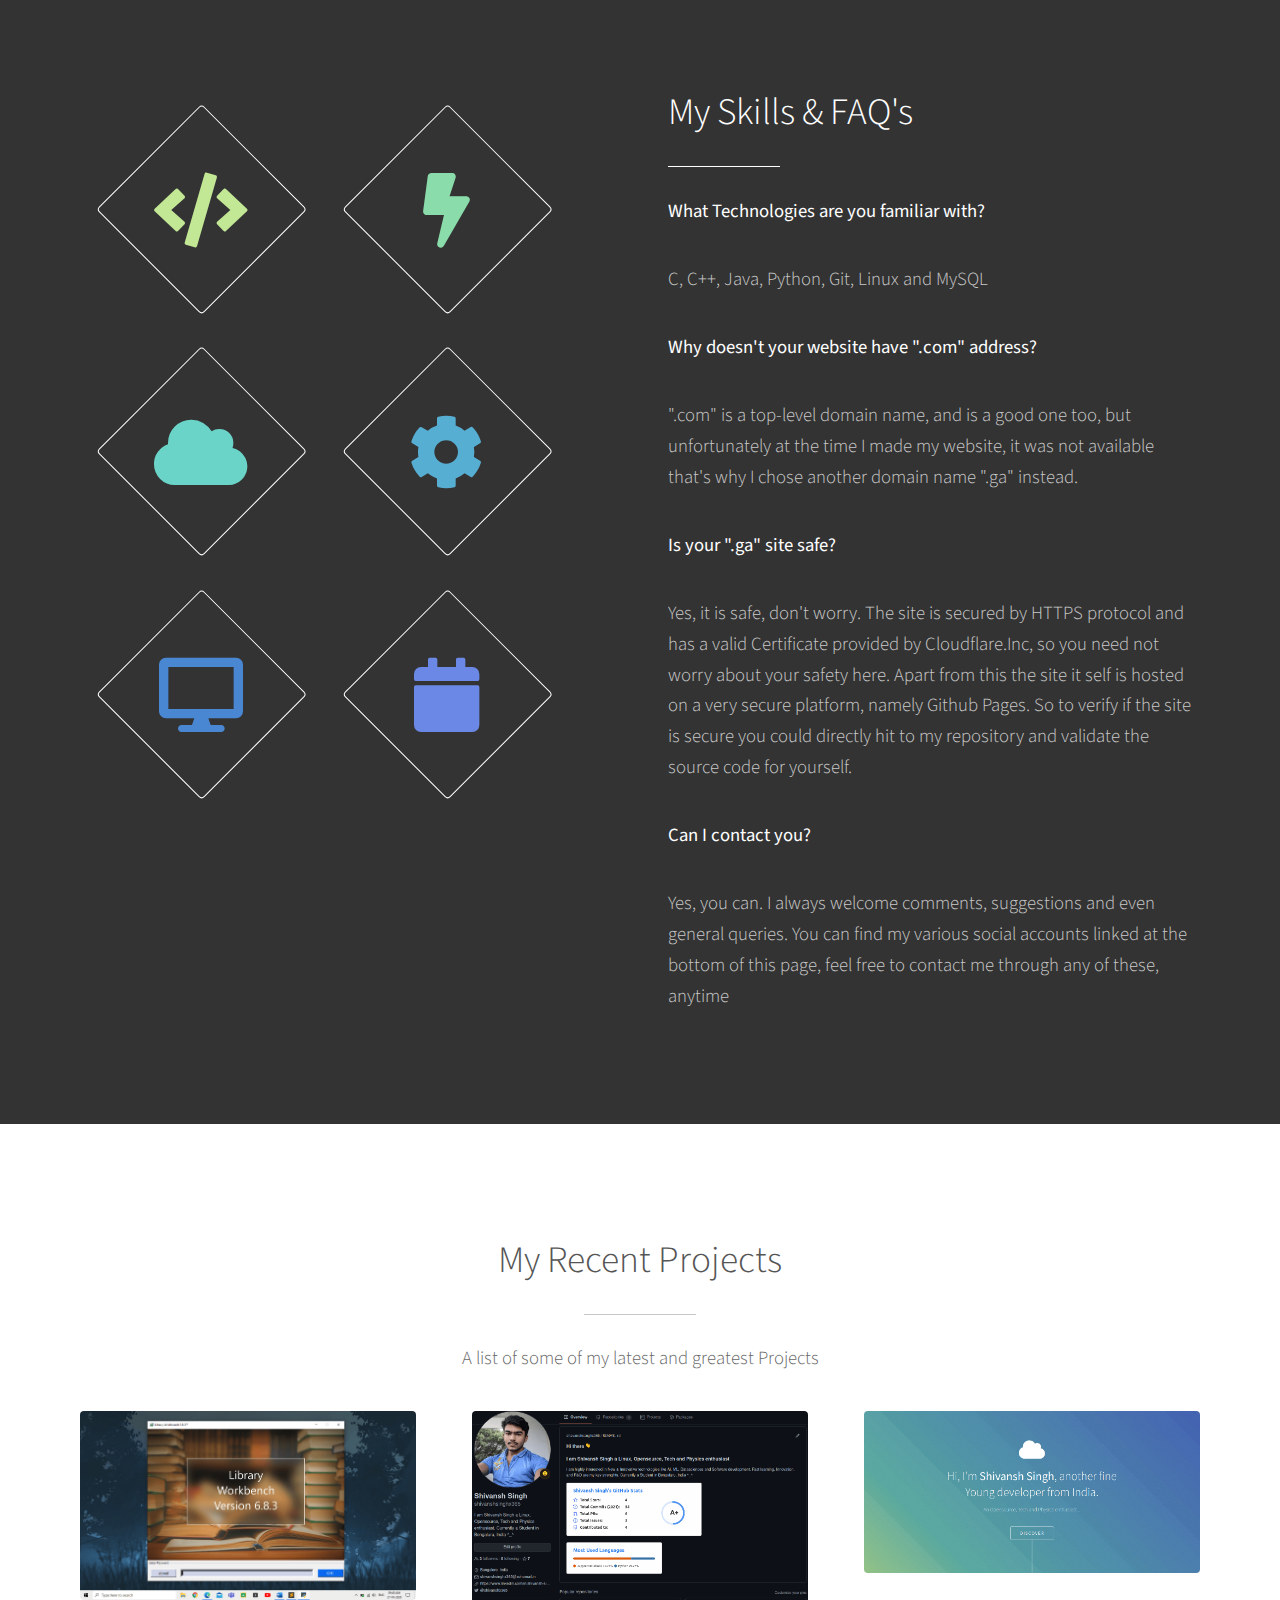
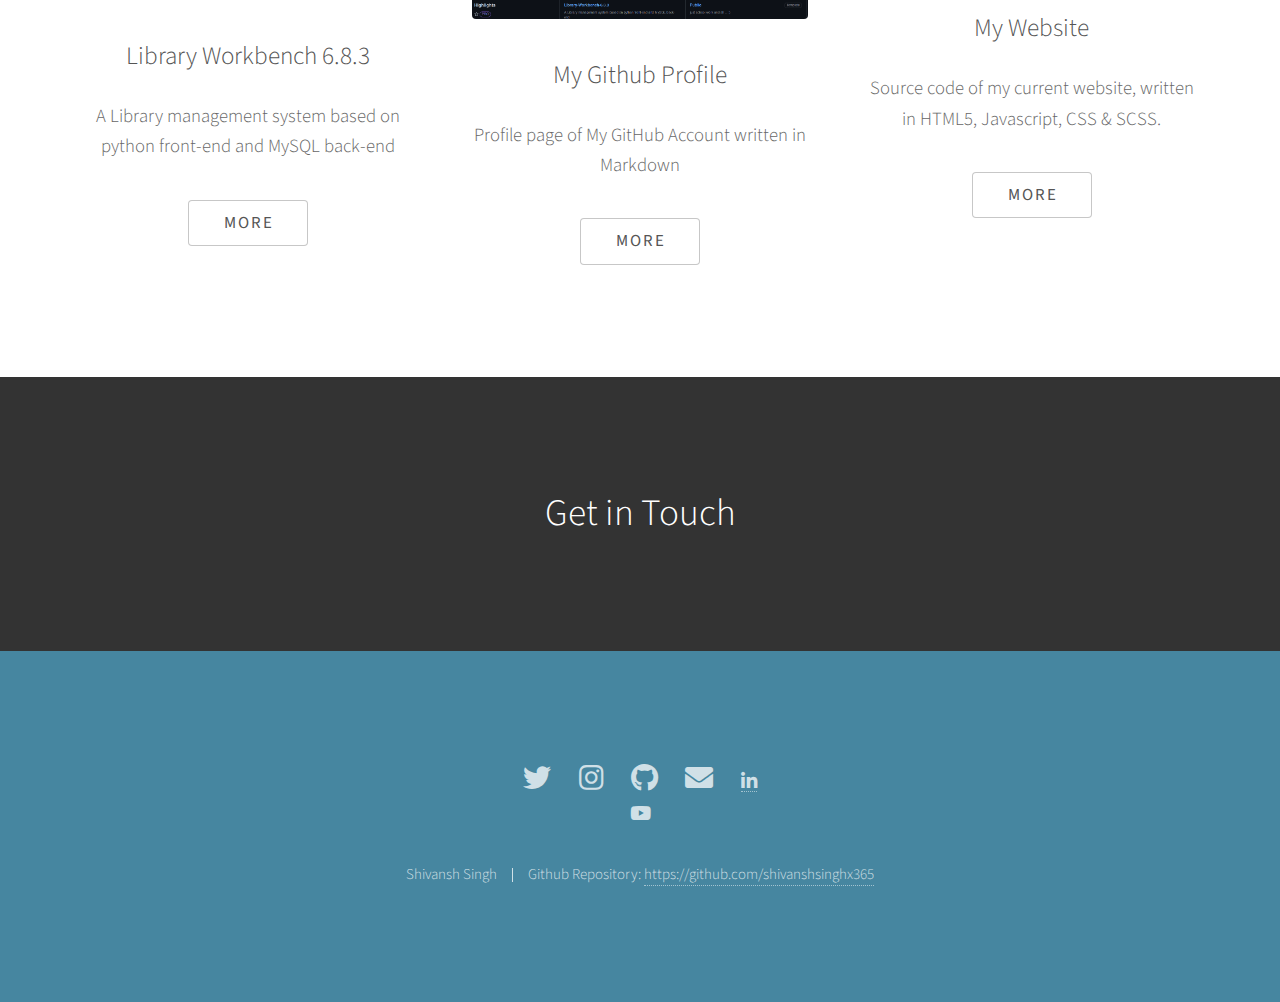
==== commit 6a7cc0a1: "Update index.html" ====
--- a/index.html
+++ b/index.html
@@ -69,7 +69,7 @@
 								<h2>My Skills & FAQ's</h2>
 							</header>
 							<p><b>What Technologies are you familiar with?</b></p>
-							<p>I know a little bit of Python and MySQL which i learnt at my school, as of other languages I know the basics of some of them but at present I am not an expert, I am just a beginner</p>
+							<p>C, C++, Java, Python, Git, Linux and MySQL</p>
 							<p><b>Why doesn't your website have ".com" address?</b></p>
 							<p>".com" is a top-level domain name, and is a good one too, but unfortunately at the time I made my website, it was not available that's why I chose another domain name ".ga" instead.</p>
 							<p><b>Is your ".ga" site safe?</b></p>
